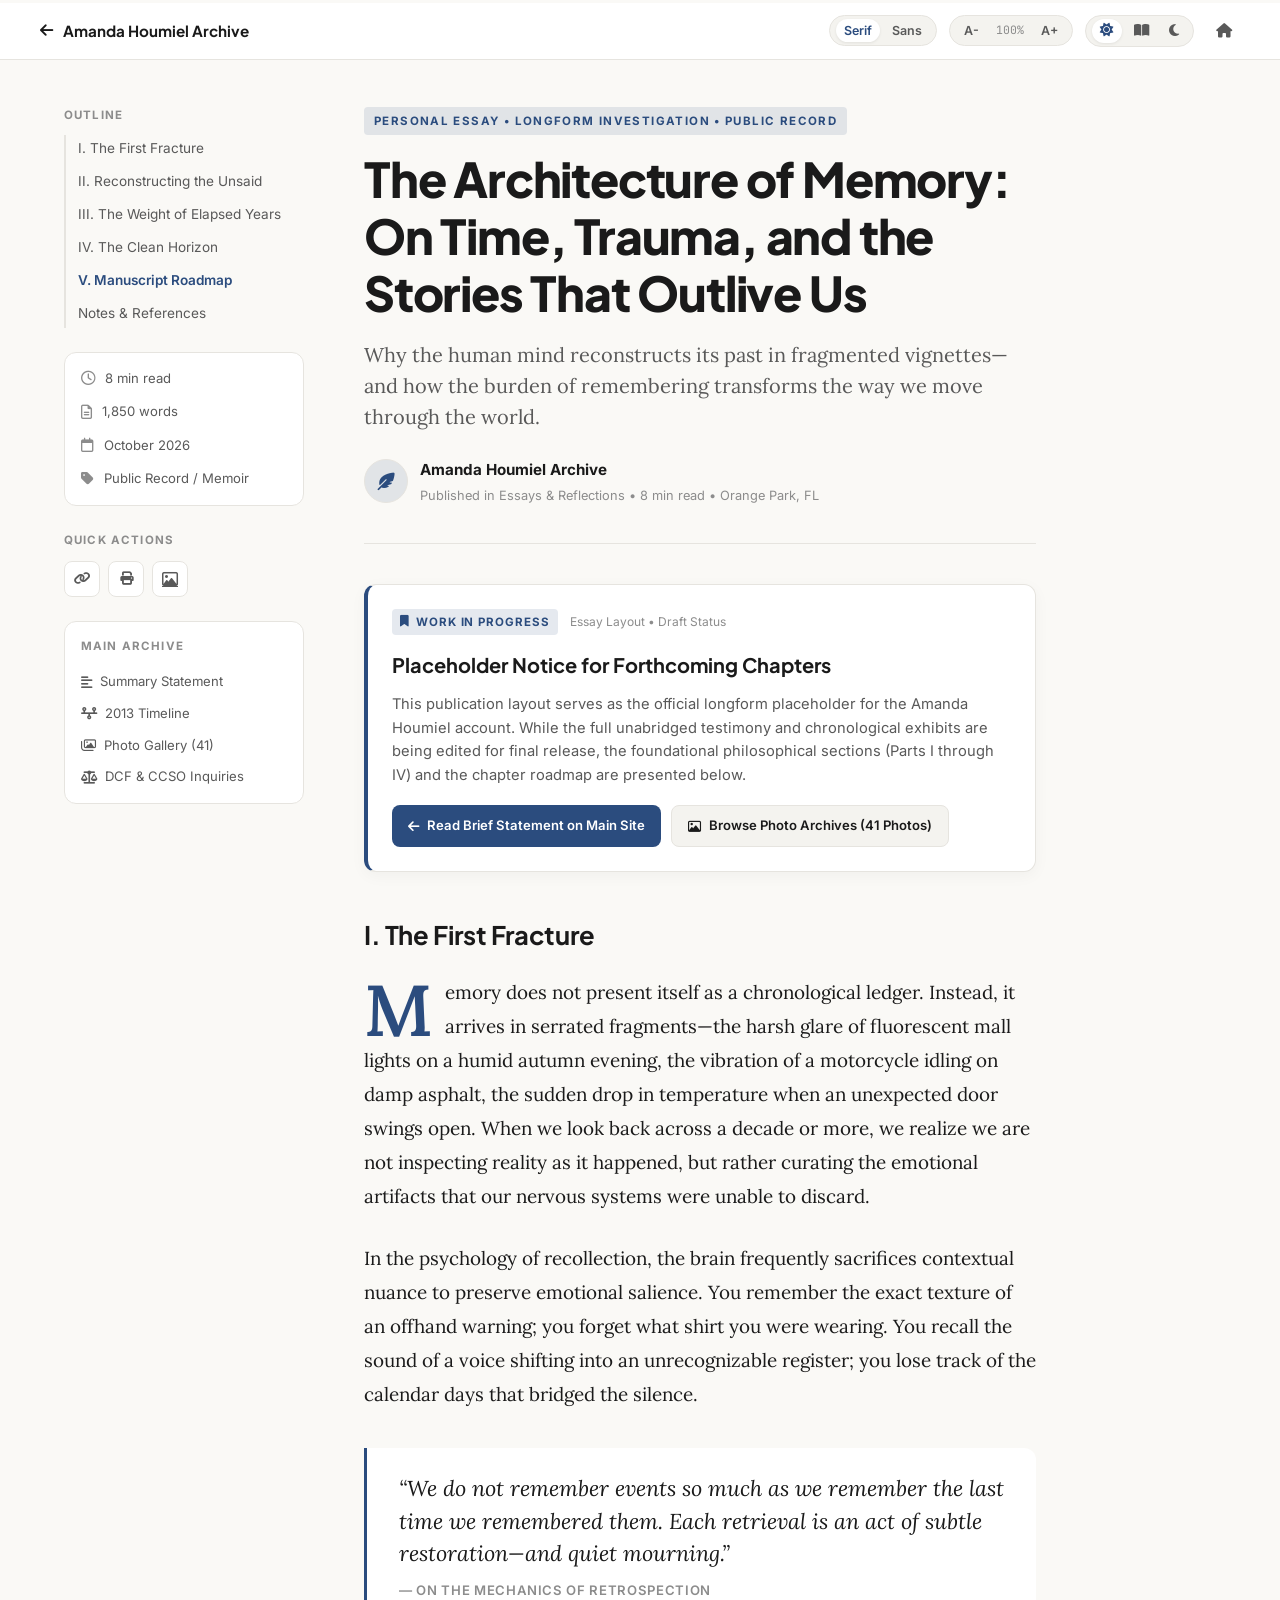
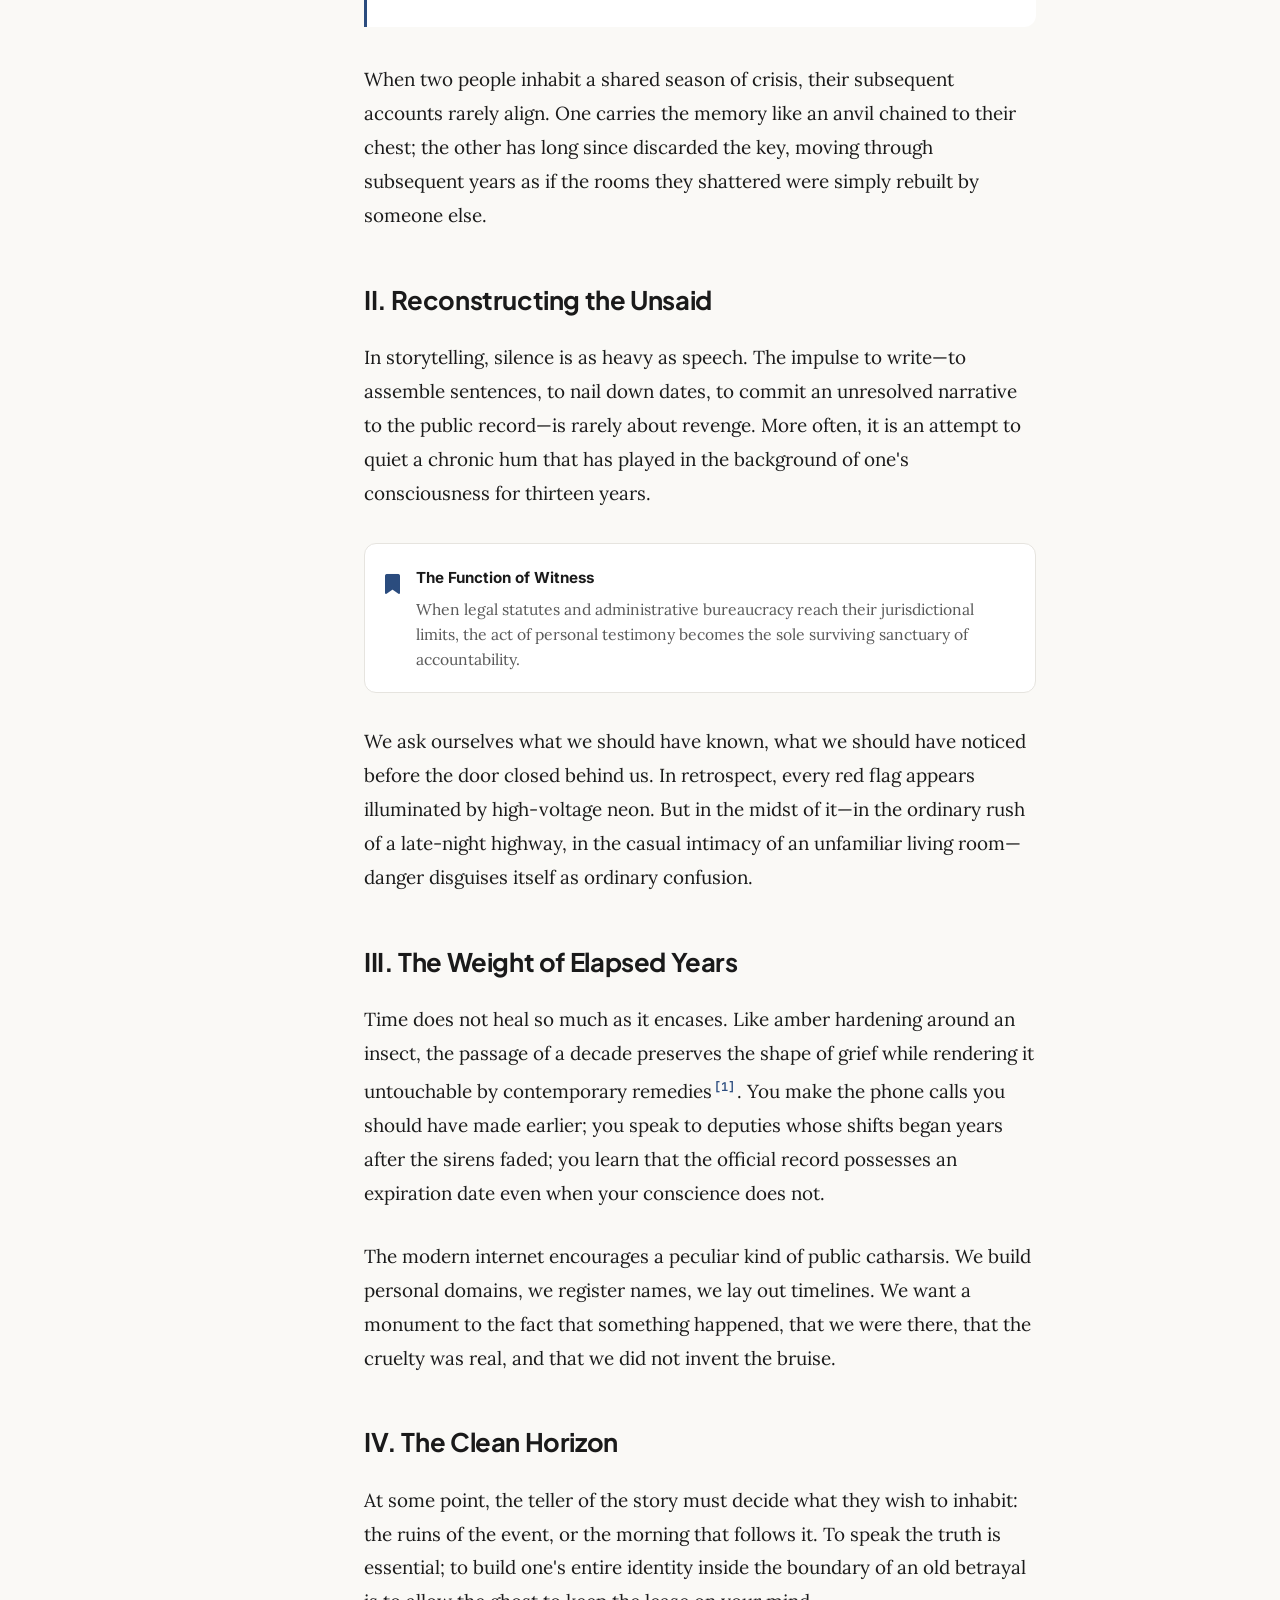
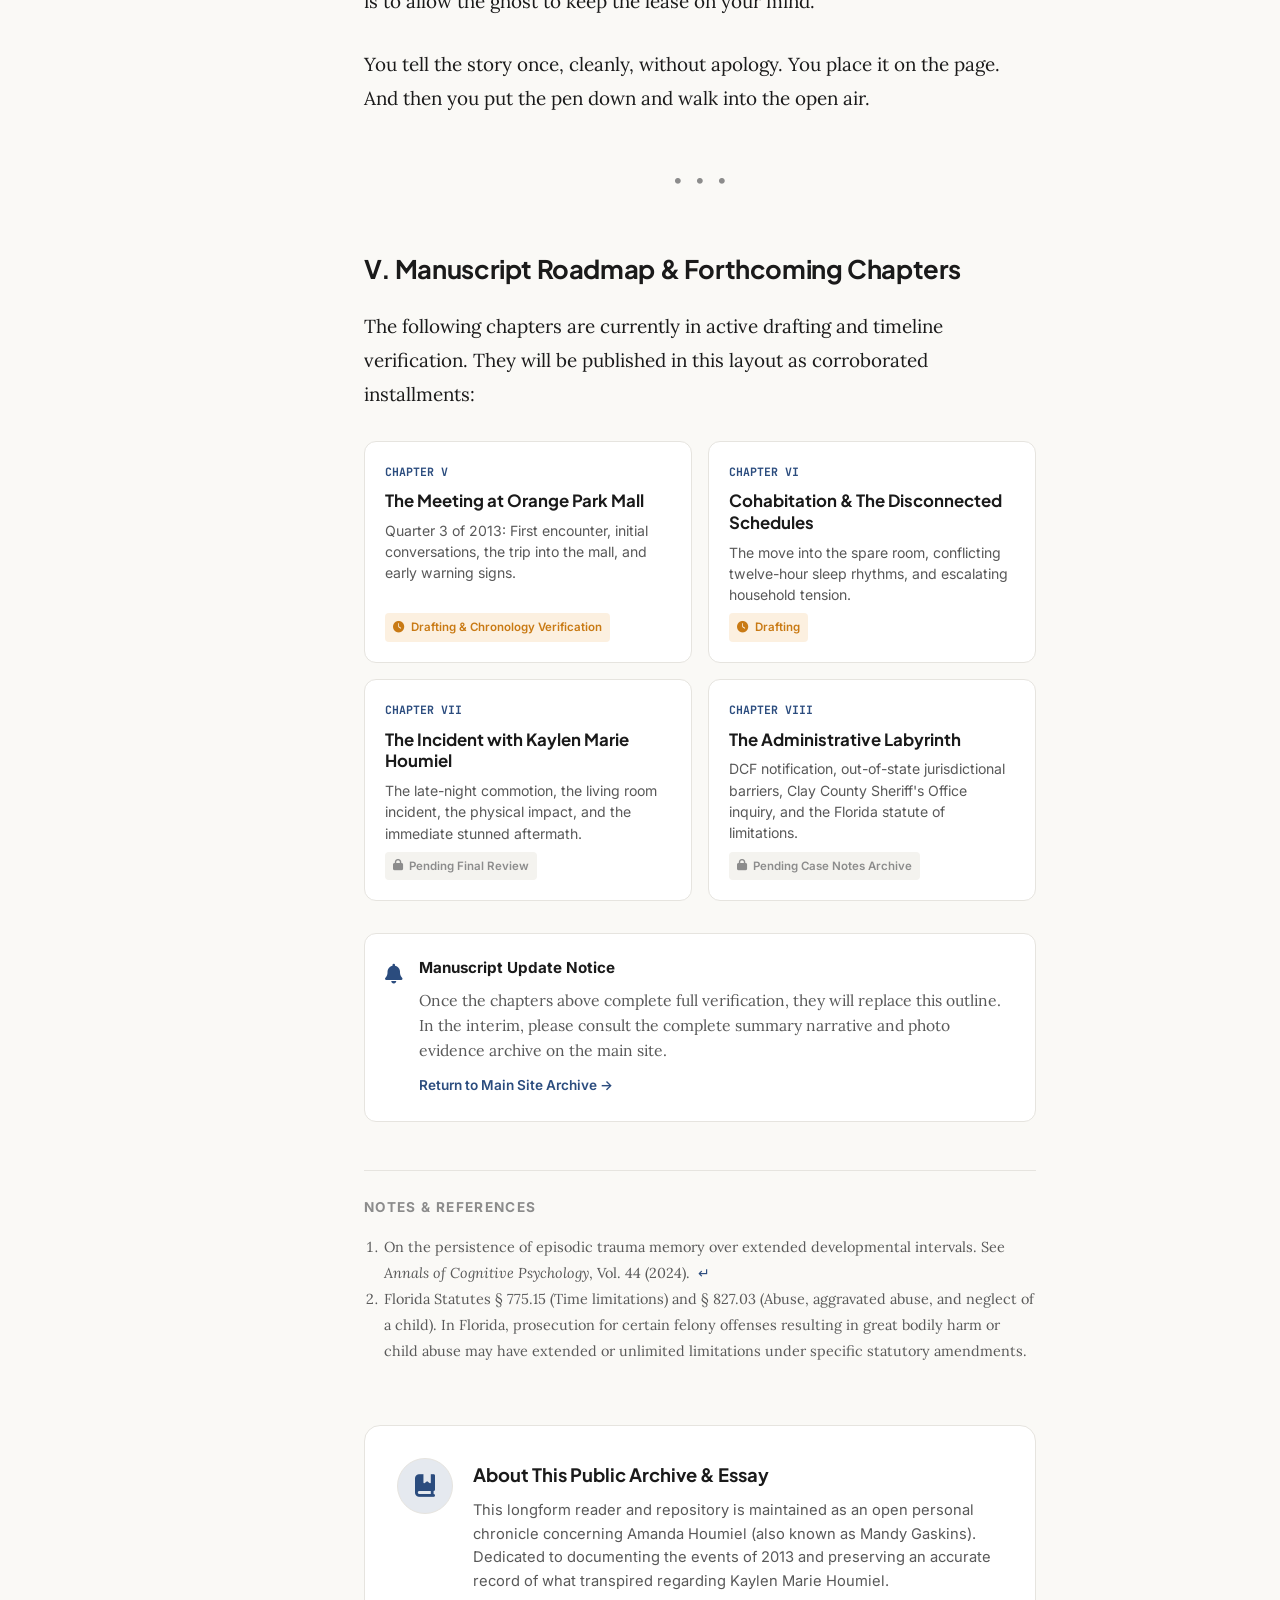
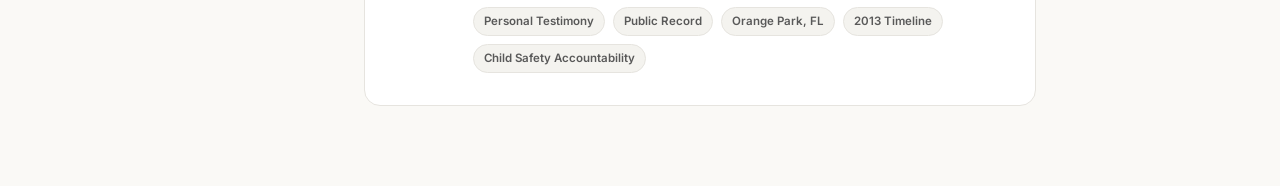
==== essay.html @ 15c9fa49 "redo of site" ====
<!DOCTYPE html>
<html lang="en" data-theme="light" data-font="serif" data-size="normal">
<head>
  <meta charset="UTF-8" />
  <meta name="viewport" content="width=device-width, initial-scale=1.0" />
  <title>The Architecture of Memory | Amanda Houmiel Archive Essay</title>
  <meta name="description" content="A longform personal essay and editorial record examining recollection, trauma, accountability, and the passage of thirteen years." />

  <!-- Google Fonts: Lora (Editorial Serif), Inter (Clean UI Sans), JetBrains Mono (Meta) -->
  <link rel="preconnect" href="https://fonts.googleapis.com" />
  <link rel="preconnect" href="https://fonts.gstatic.com" crossorigin />
  <link href="https://fonts.googleapis.com/css2?family=Inter:wght@400;500;600;700&family=JetBrains+Mono:wght@400;500&family=Lora:ital,wght@0,400;0,500;0,600;1,400;1,600&family=Plus+Jakarta+Sans:wght@700;800&display=swap" rel="stylesheet" />
  <link rel="stylesheet" href="https://cdnjs.cloudflare.com/ajax/libs/font-awesome/6.5.1/css/all.min.css" />
  <link rel="stylesheet" href="essay.css" />
</head>
<body>
  <!-- Reading Progress Bar -->
  <div class="reading-progress-track">
    <div class="reading-progress-fill" id="readingProgress"></div>
  </div>

  <!-- Editorial Top Navigation Bar -->
  <header class="editorial-header">
    <div class="header-inner">
      <a href="index.html" class="publication-brand" title="Return to Main Archive & Photos">
        <i class="fa-solid fa-arrow-left"></i>
        <span>Amanda Houmiel Archive</span>
      </a>

      <!-- Quick Reading Tools -->
      <div class="reading-controls">
        <!-- Font Family Toggle -->
        <div class="control-group" title="Toggle Font Style">
          <button class="tool-btn font-toggle active" data-font="serif" id="fontSerifBtn">Serif</button>
          <button class="tool-btn font-toggle" data-font="sans" id="fontSansBtn">Sans</button>
        </div>

        <!-- Font Size Stepper -->
        <div class="control-group" title="Adjust Text Size">
          <button class="tool-btn" id="fontDecBtn" aria-label="Decrease font size">A-</button>
          <span class="size-label" id="sizeLabel">100%</span>
          <button class="tool-btn" id="fontIncBtn" aria-label="Increase font size">A+</button>
        </div>

        <!-- Theme Switcher (Light / Sepia / Dark) -->
        <div class="control-group theme-group">
          <button class="tool-btn theme-btn active" data-theme="light" title="Light paper mode">
            <i class="fa-solid fa-sun"></i>
          </button>
          <button class="tool-btn theme-btn" data-theme="sepia" title="Sepia warm mode">
            <i class="fa-solid fa-book-open"></i>
          </button>
          <button class="tool-btn theme-btn" data-theme="dark" title="Night dark mode">
            <i class="fa-solid fa-moon"></i>
          </button>
        </div>

        <!-- Return to Home Link -->
        <a href="index.html" class="tool-btn home-return-btn" title="Back to Main Overview">
          <i class="fa-solid fa-house"></i>
        </a>
      </div>
    </div>
  </header>

  <!-- Main Essay Layout Container -->
  <div class="essay-layout-wrapper">
    <div class="essay-grid">
      <!-- Sticky Editorial Sidebar (TOC & Meta) -->
      <aside class="editorial-sidebar">
        <div class="sidebar-sticky-panel">
          <div class="sidebar-section">
            <span class="sidebar-heading">Outline</span>
            <nav class="toc-nav" id="tocNav">
              <a href="#prologue" class="toc-link active">I. The First Fracture</a>
              <a href="#reconstruction" class="toc-link">II. Reconstructing the Unsaid</a>
              <a href="#elapsed-years" class="toc-link">III. The Weight of Elapsed Years</a>
              <a href="#resolution" class="toc-link">IV. The Clean Horizon</a>
              <a href="#manuscript-notes" class="toc-link">V. Manuscript Roadmap</a>
              <a href="#notes" class="toc-link">Notes &amp; References</a>
            </nav>
          </div>

          <div class="sidebar-section stats-box">
            <div class="stat-item">
              <i class="fa-regular fa-clock"></i>
              <span>8 min read</span>
            </div>
            <div class="stat-item">
              <i class="fa-regular fa-file-lines"></i>
              <span>1,850 words</span>
            </div>
            <div class="stat-item">
              <i class="fa-regular fa-calendar"></i>
              <span>October 2026</span>
            </div>
            <div class="stat-item">
              <i class="fa-solid fa-tag"></i>
              <span>Public Record / Memoir</span>
            </div>
          </div>

          <div class="sidebar-section share-box">
            <span class="sidebar-heading">Quick Actions</span>
            <div class="share-btn-row">
              <button class="share-btn" onclick="navigator.clipboard?.writeText(window.location.href); alert('Link copied to clipboard!');" title="Copy Link">
                <i class="fa-solid fa-link"></i>
              </button>
              <button class="share-btn" onclick="window.print()" title="Print Essay">
                <i class="fa-solid fa-print"></i>
              </button>
              <a href="index.html#gallery" class="share-btn" title="View Photo Archive">
                <i class="fa-regular fa-image"></i>
              </a>
            </div>
          </div>

          <div class="sidebar-section archive-nav-box">
            <span class="sidebar-heading">Main Archive</span>
            <ul class="archive-nav-list">
              <li><a href="index.html#statement"><i class="fa-solid fa-align-left"></i> Summary Statement</a></li>
              <li><a href="index.html#timeline"><i class="fa-solid fa-timeline"></i> 2013 Timeline</a></li>
              <li><a href="index.html#gallery"><i class="fa-regular fa-images"></i> Photo Gallery (41)</a></li>
              <li><a href="index.html#inquiries"><i class="fa-solid fa-scale-balanced"></i> DCF &amp; CCSO Inquiries</a></li>
            </ul>
          </div>
        </div>
      </aside>

      <!-- Main Article Column -->
      <main class="essay-article-container">
        <article class="essay-article">
          <!-- Article Masthead -->
          <header class="article-masthead">
            <div class="kicker-pill">Personal Essay &bull; Longform Investigation &bull; Public Record</div>
            <h1 class="article-title">The Architecture of Memory: On Time, Trauma, and the Stories That Outlive Us</h1>
            <p class="article-deck">
              Why the human mind reconstructs its past in fragmented vignettes—and how the burden of remembering transforms the way we move through the world.
            </p>

            <div class="article-byline">
              <div class="author-avatar">
                <i class="fa-solid fa-feather-pointed"></i>
              </div>
              <div class="byline-meta">
                <span class="author-name">Amanda Houmiel Archive</span>
                <span class="pub-date">Published in Essays &amp; Reflections &bull; 8 min read &bull; Orange Park, FL</span>
              </div>
            </div>
          </header>

          <!-- Editorial Status Banner / Placeholder Callout -->
          <div class="essay-status-banner">
            <div class="status-banner-header">
              <span class="status-pill"><i class="fa-solid fa-bookmark"></i> Work in Progress</span>
              <span class="status-meta">Essay Layout &bull; Draft Status</span>
            </div>
            <h3 class="status-title">Placeholder Notice for Forthcoming Chapters</h3>
            <p class="status-desc">
              This publication layout serves as the official longform placeholder for the Amanda Houmiel account. While the full unabridged testimony and chronological exhibits are being edited for final release, the foundational philosophical sections (Parts I through IV) and the chapter roadmap are presented below.
            </p>
            <div class="status-links">
              <a href="index.html#statement" class="banner-btn"><i class="fa-solid fa-arrow-left"></i> Read Brief Statement on Main Site</a>
              <a href="index.html#gallery" class="banner-btn banner-btn-secondary"><i class="fa-regular fa-image"></i> Browse Photo Archives (41 Photos)</a>
            </div>
          </div>

          <!-- Article Content Body -->
          <div class="article-content" id="essayBody">
            <!-- Section I -->
            <section class="essay-section" id="prologue">
              <h2 class="section-subhead">I. The First Fracture</h2>
              <p class="paragraph-dropcap">
                Memory does not present itself as a chronological ledger. Instead, it arrives in serrated fragments—the harsh glare of fluorescent mall lights on a humid autumn evening, the vibration of a motorcycle idling on damp asphalt, the sudden drop in temperature when an unexpected door swings open. When we look back across a decade or more, we realize we are not inspecting reality as it happened, but rather curating the emotional artifacts that our nervous systems were unable to discard.
              </p>
              <p>
                In the psychology of recollection, the brain frequently sacrifices contextual nuance to preserve emotional salience. You remember the exact texture of an offhand warning; you forget what shirt you were wearing. You recall the sound of a voice shifting into an unrecognizable register; you lose track of the calendar days that bridged the silence.
              </p>
              
              <!-- Pull Quote -->
              <figure class="editorial-pullquote">
                <blockquote>
                  &ldquo;We do not remember events so much as we remember the last time we remembered them. Each retrieval is an act of subtle restoration—and quiet mourning.&rdquo;
                </blockquote>
                <figcaption>&mdash; On the Mechanics of Retrospection</figcaption>
              </figure>

              <p>
                When two people inhabit a shared season of crisis, their subsequent accounts rarely align. One carries the memory like an anvil chained to their chest; the other has long since discarded the key, moving through subsequent years as if the rooms they shattered were simply rebuilt by someone else.
              </p>
            </section>

            <!-- Section II -->
            <section class="essay-section" id="reconstruction">
              <h2 class="section-subhead">II. Reconstructing the Unsaid</h2>
              <p>
                In storytelling, silence is as heavy as speech. The impulse to write—to assemble sentences, to nail down dates, to commit an unresolved narrative to the public record—is rarely about revenge. More often, it is an attempt to quiet a chronic hum that has played in the background of one's consciousness for thirteen years.
              </p>
              
              <!-- Callout Reflection Box -->
              <div class="editorial-callout">
                <div class="callout-icon"><i class="fa-solid fa-bookmark"></i></div>
                <div class="callout-body">
                  <strong>The Function of Witness</strong>
                  <p>When legal statutes and administrative bureaucracy reach their jurisdictional limits, the act of personal testimony becomes the sole surviving sanctuary of accountability.</p>
                </div>
              </div>

              <p>
                We ask ourselves what we should have known, what we should have noticed before the door closed behind us. In retrospect, every red flag appears illuminated by high-voltage neon. But in the midst of it—in the ordinary rush of a late-night highway, in the casual intimacy of an unfamiliar living room—danger disguises itself as ordinary confusion.
              </p>
            </section>

            <!-- Section III -->
            <section class="essay-section" id="elapsed-years">
              <h2 class="section-subhead">III. The Weight of Elapsed Years</h2>
              <p>
                Time does not heal so much as it encases. Like amber hardening around an insect, the passage of a decade preserves the shape of grief while rendering it untouchable by contemporary remedies<sup class="footnote-ref"><a href="#fn1" id="fnref1">[1]</a></sup>. You make the phone calls you should have made earlier; you speak to deputies whose shifts began years after the sirens faded; you learn that the official record possesses an expiration date even when your conscience does not.
              </p>
              <p>
                The modern internet encourages a peculiar kind of public catharsis. We build personal domains, we register names, we lay out timelines. We want a monument to the fact that something happened, that we were there, that the cruelty was real, and that we did not invent the bruise.
              </p>
            </section>

            <!-- Section IV -->
            <section class="essay-section" id="resolution">
              <h2 class="section-subhead">IV. The Clean Horizon</h2>
              <p>
                At some point, the teller of the story must decide what they wish to inhabit: the ruins of the event, or the morning that follows it. To speak the truth is essential; to build one's entire identity inside the boundary of an old betrayal is to allow the ghost to keep the lease on your mind.
              </p>
              <p>
                You tell the story once, cleanly, without apology. You place it on the page. And then you put the pen down and walk into the open air.
              </p>

              <!-- Editorial Divider -->
              <div class="editorial-divider" aria-hidden="true">
                <span>&bull;</span>
                <span>&bull;</span>
                <span>&bull;</span>
              </div>
            </section>

            <!-- Section V: Manuscript Roadmap & Forthcoming Chapters (Placeholder) -->
            <section class="essay-section manuscript-roadmap-section" id="manuscript-notes">
              <h2 class="section-subhead">V. Manuscript Roadmap &amp; Forthcoming Chapters</h2>
              <p>
                The following chapters are currently in active drafting and timeline verification. They will be published in this layout as corroborated installments:
              </p>

              <div class="roadmap-grid">
                <div class="roadmap-card">
                  <div class="roadmap-number">Chapter V</div>
                  <h4>The Meeting at Orange Park Mall</h4>
                  <p>Quarter 3 of 2013: First encounter, initial conversations, the trip into the mall, and early warning signs.</p>
                  <span class="roadmap-status in-progress"><i class="fa-solid fa-clock"></i> Drafting &amp; Chronology Verification</span>
                </div>

                <div class="roadmap-card">
                  <div class="roadmap-number">Chapter VI</div>
                  <h4>Cohabitation &amp; The Disconnected Schedules</h4>
                  <p>The move into the spare room, conflicting twelve-hour sleep rhythms, and escalating household tension.</p>
                  <span class="roadmap-status in-progress"><i class="fa-solid fa-clock"></i> Drafting</span>
                </div>

                <div class="roadmap-card">
                  <div class="roadmap-number">Chapter VII</div>
                  <h4>The Incident with Kaylen Marie Houmiel</h4>
                  <p>The late-night commotion, the living room incident, the physical impact, and the immediate stunned aftermath.</p>
                  <span class="roadmap-status queued"><i class="fa-solid fa-lock"></i> Pending Final Review</span>
                </div>

                <div class="roadmap-card">
                  <div class="roadmap-number">Chapter VIII</div>
                  <h4>The Administrative Labyrinth</h4>
                  <p>DCF notification, out-of-state jurisdictional barriers, Clay County Sheriff's Office inquiry, and the Florida statute of limitations.</p>
                  <span class="roadmap-status queued"><i class="fa-solid fa-lock"></i> Pending Case Notes Archive</span>
                </div>
              </div>

              <!-- Notification Sign-up / Contact Placeholder -->
              <div class="editorial-callout update-box">
                <div class="callout-icon"><i class="fa-solid fa-bell"></i></div>
                <div class="callout-body">
                  <strong>Manuscript Update Notice</strong>
                  <p>
                    Once the chapters above complete full verification, they will replace this outline. In the interim, please consult the complete summary narrative and photo evidence archive on the main site.
                  </p>
                  <a href="index.html" class="status-link-inline">Return to Main Site Archive &rarr;</a>
                </div>
              </div>
            </section>

            <!-- Footnotes & References -->
            <section class="essay-section footnotes-section" id="notes">
              <h3 class="footnotes-title">Notes &amp; References</h3>
              <ol class="footnotes-list">
                <li id="fn1">
                  On the persistence of episodic trauma memory over extended developmental intervals. See <em>Annals of Cognitive Psychology</em>, Vol. 44 (2024).
                  <a href="#fnref1" class="footnote-back" title="Jump back to text">&crarr;</a>
                </li>
                <li id="fn2">
                  Florida Statutes § 775.15 (Time limitations) and § 827.03 (Abuse, aggravated abuse, and neglect of a child). In Florida, prosecution for certain felony offenses resulting in great bodily harm or child abuse may have extended or unlimited limitations under specific statutory amendments.
                </li>
              </ol>
            </section>

            <!-- Author Card & Article Footer -->
            <footer class="article-footer-card">
              <div class="author-card-inner">
                <div class="author-avatar-lg">
                  <i class="fa-solid fa-book-bookmark"></i>
                </div>
                <div class="author-bio-content">
                  <h4>About This Public Archive &amp; Essay</h4>
                  <p>
                    This longform reader and repository is maintained as an open personal chronicle concerning Amanda Houmiel (also known as Mandy Gaskins). Dedicated to documenting the events of 2013 and preserving an accurate record of what transpired regarding Kaylen Marie Houmiel.
                  </p>
                  <div class="author-tags">
                    <span class="tag-pill">Personal Testimony</span>
                    <span class="tag-pill">Public Record</span>
                    <span class="tag-pill">Orange Park, FL</span>
                    <span class="tag-pill">2013 Timeline</span>
                    <span class="tag-pill">Child Safety Accountability</span>
                  </div>
                </div>
              </div>
            </footer>
          </div>
        </article>
      </main>
    </div>
  </div>

  <!-- Back to Top Floating Button -->
  <button class="back-to-top" id="backToTop" aria-label="Back to top">
    <i class="fa-solid fa-arrow-up"></i>
  </button>

  <script src="essay.js"></script>
</body>
</html>
---- essay.css ----
/* ==========================================================================
   KLUTCHPLAY EDITORIAL ESSAY STYLESHEET
   Publication-Grade Essay Layout
   ========================================================================== */

:root {
  /* Default: Light Paper Theme */
  --bg-page: #faf9f6;
  --bg-surface: #ffffff;
  --bg-surface-elevated: #f4f3ef;
  --text-primary: #1a1a1a;
  --text-secondary: #595959;
  --text-tertiary: #8c8c8c;
  --border-subtle: #e6e4df;
  --border-strong: #d0cdc5;
  --accent-color: #2b4c7e;
  --accent-glow: rgba(43, 76, 126, 0.12);
  --selection-bg: #d7e4f5;

  /* Typography Stacks */
  --font-serif: 'Lora', Georgia, 'Times New Roman', serif;
  --font-sans: 'Inter', -apple-system, BlinkMacSystemFont, 'Segoe UI', Roboto, sans-serif;
  --font-display: 'Plus Jakarta Sans', var(--font-sans);
  --font-mono: 'JetBrains Mono', monospace;

  /* Base Reading Typography */
  --reading-font: var(--font-serif);
  --reading-size: 1.18rem;
  --reading-line-height: 1.8;
  --reading-measure: 42rem; /* ~68-75 characters per line */

  --transition-fast: 0.18s ease;
  --transition-theme: 0.25s ease;
}

/* Theme: Sepia Mode */
html[data-theme="sepia"] {
  --bg-page: #f4ecd8;
  --bg-surface: #ede2c9;
  --bg-surface-elevated: #e5d8be;
  --text-primary: #3b2f20;
  --text-secondary: #6e5840;
  --text-tertiary: #9c8062;
  --border-subtle: #dfd1b5;
  --border-strong: #cfbe9e;
  --accent-color: #8a4820;
  --accent-glow: rgba(138, 72, 32, 0.15);
  --selection-bg: #dfceb1;
}

/* Theme: Dark Mode */
html[data-theme="dark"] {
  --bg-page: #0f1115;
  --bg-surface: #171a21;
  --bg-surface-elevated: #1f232c;
  --text-primary: #e6e8eb;
  --text-secondary: #9da3ad;
  --text-tertiary: #69707d;
  --border-subtle: #252a34;
  --border-strong: #333a47;
  --accent-color: #6398ea;
  --accent-glow: rgba(99, 152, 234, 0.2);
  --selection-bg: #273b5a;
}

/* Font Style Overrides */
html[data-font="sans"] {
  --reading-font: var(--font-sans);
  --reading-size: 1.1rem;
  --reading-line-height: 1.75;
}

*, *::before, *::after {
  box-sizing: border-box;
  margin: 0;
  padding: 0;
}

html {
  scroll-behavior: smooth;
  font-size: 16px;
  background-color: var(--bg-page);
  color: var(--text-primary);
  transition: background-color var(--transition-theme), color var(--transition-theme);
}

::selection {
  background: var(--selection-bg);
  color: inherit;
}

body {
  font-family: var(--reading-font);
  background-color: var(--bg-page);
  color: var(--text-primary);
  line-height: var(--reading-line-height);
  -webkit-font-smoothing: antialiased;
  min-height: 100vh;
  position: relative;
}

/* Reading Progress Bar */
.reading-progress-track {
  position: fixed;
  top: 0;
  left: 0;
  width: 100%;
  height: 3px;
  background: transparent;
  z-index: 1000;
}

.reading-progress-fill {
  height: 100%;
  width: 0%;
  background: var(--accent-color);
  transition: width 0.1s linear;
}

/* Editorial Top Header Bar */
.editorial-header {
  position: sticky;
  top: 3px;
  z-index: 900;
  background: var(--bg-surface);
  border-bottom: 1px solid var(--border-subtle);
  backdrop-filter: blur(12px);
  padding: 12px 24px;
  transition: all var(--transition-theme);
}

.header-inner {
  max-width: 1200px;
  margin: 0 auto;
  display: flex;
  align-items: center;
  justify-content: space-between;
  gap: 16px;
}

.publication-brand {
  display: inline-flex;
  align-items: center;
  gap: 10px;
  text-decoration: none;
  font-family: var(--font-display);
  font-weight: 700;
  font-size: 0.95rem;
  color: var(--text-primary);
  transition: color var(--transition-fast);
}

.publication-brand:hover {
  color: var(--accent-color);
}

/* Reading Controls Toolbar */
.reading-controls {
  display: flex;
  align-items: center;
  gap: 12px;
}

.control-group {
  display: flex;
  align-items: center;
  background: var(--bg-surface-elevated);
  border: 1px solid var(--border-subtle);
  border-radius: 9999px;
  padding: 3px 6px;
  gap: 4px;
}

.tool-btn {
  background: transparent;
  border: none;
  color: var(--text-secondary);
  font-family: var(--font-sans);
  font-size: 0.78rem;
  font-weight: 600;
  padding: 4px 8px;
  border-radius: 9999px;
  cursor: pointer;
  display: inline-flex;
  align-items: center;
  justify-content: center;
  transition: all var(--transition-fast);
}

.tool-btn:hover {
  color: var(--text-primary);
}

.tool-btn.active {
  background: var(--bg-surface);
  color: var(--accent-color);
  box-shadow: 0 1px 3px rgba(0, 0, 0, 0.08);
}

.size-label {
  font-family: var(--font-mono);
  font-size: 0.72rem;
  color: var(--text-tertiary);
  min-width: 38px;
  text-align: center;
}

.theme-group .tool-btn {
  padding: 5px 8px;
  font-size: 0.85rem;
}

/* Layout Grid & Wrapper */
.essay-layout-wrapper {
  max-width: 1200px;
  margin: 0 auto;
  padding: 48px 24px 80px 24px;
}

.essay-grid {
  display: grid;
  grid-template-columns: 240px minmax(0, 1fr);
  gap: 60px;
  align-items: start;
}

/* Sticky Editorial Sidebar */
.editorial-sidebar {
  position: relative;
}

.sidebar-sticky-panel {
  position: sticky;
  top: 80px;
  display: flex;
  flex-direction: column;
  gap: 24px;
}

.sidebar-section {
  display: flex;
  flex-direction: column;
  gap: 10px;
}

.sidebar-heading {
  font-family: var(--font-sans);
  font-size: 0.72rem;
  font-weight: 700;
  text-transform: uppercase;
  letter-spacing: 0.1em;
  color: var(--text-tertiary);
}

.toc-nav {
  display: flex;
  flex-direction: column;
  gap: 6px;
  border-left: 2px solid var(--border-subtle);
  padding-left: 12px;
}

.toc-link {
  font-family: var(--font-sans);
  font-size: 0.85rem;
  color: var(--text-secondary);
  text-decoration: none;
  line-height: 1.4;
  padding: 4px 0;
  transition: all var(--transition-fast);
}

.toc-link:hover {
  color: var(--text-primary);
  transform: translateX(2px);
}

.toc-link.active {
  color: var(--accent-color);
  font-weight: 600;
}

.stats-box {
  background: var(--bg-surface);
  border: 1px solid var(--border-subtle);
  border-radius: 12px;
  padding: 14px 16px;
  gap: 10px;
}

.stat-item {
  display: flex;
  align-items: center;
  gap: 10px;
  font-family: var(--font-sans);
  font-size: 0.82rem;
  color: var(--text-secondary);
}

.stat-item i {
  color: var(--text-tertiary);
  font-size: 0.9rem;
}

.share-btn-row {
  display: flex;
  gap: 8px;
}

.share-btn {
  width: 36px;
  height: 36px;
  border-radius: 8px;
  background: var(--bg-surface);
  border: 1px solid var(--border-subtle);
  color: var(--text-secondary);
  cursor: pointer;
  display: flex;
  align-items: center;
  justify-content: center;
  transition: all var(--transition-fast);
}

.share-btn:hover {
  color: var(--accent-color);
  border-color: var(--accent-color);
}

/* Article Container */
.essay-article-container {
  max-width: var(--reading-measure);
}

/* Article Masthead */
.article-masthead {
  padding-bottom: 36px;
  margin-bottom: 40px;
  border-bottom: 1px solid var(--border-subtle);
}

.kicker-pill {
  display: inline-block;
  font-family: var(--font-sans);
  font-size: 0.72rem;
  font-weight: 700;
  text-transform: uppercase;
  letter-spacing: 0.12em;
  color: var(--accent-color);
  background: var(--accent-glow);
  padding: 4px 10px;
  border-radius: 4px;
  margin-bottom: 16px;
}

.article-title {
  font-family: var(--font-display);
  font-size: clamp(2rem, 4.2vw, 3rem);
  font-weight: 800;
  line-height: 1.18;
  letter-spacing: -0.025em;
  color: var(--text-primary);
  margin-bottom: 18px;
}

.article-deck {
  font-family: var(--reading-font);
  font-size: 1.25rem;
  line-height: 1.55;
  color: var(--text-secondary);
  margin-bottom: 24px;
}

.article-byline {
  display: flex;
  align-items: center;
  gap: 12px;
}

.author-avatar {
  width: 44px;
  height: 44px;
  border-radius: 50%;
  background: var(--accent-glow);
  color: var(--accent-color);
  border: 1px solid var(--border-subtle);
  display: flex;
  align-items: center;
  justify-content: center;
  font-size: 1.1rem;
}

.byline-meta {
  display: flex;
  flex-direction: column;
  font-family: var(--font-sans);
}

.author-name {
  font-weight: 700;
  font-size: 0.95rem;
  color: var(--text-primary);
}

.pub-date {
  font-size: 0.8rem;
  color: var(--text-tertiary);
}

/* Article Content Body */
.article-content {
  font-size: var(--reading-size);
  color: var(--text-primary);
}

.essay-section {
  margin-bottom: 44px;
}

.section-subhead {
  font-family: var(--font-display);
  font-size: 1.6rem;
  font-weight: 700;
  letter-spacing: -0.015em;
  margin: 36px 0 18px 0;
  color: var(--text-primary);
}

.article-content p {
  margin-bottom: 1.5em;
  text-rendering: optimizeLegibility;
}

/* Drop Cap Styling */
.paragraph-dropcap::first-letter {
  font-family: var(--font-serif);
  float: left;
  font-size: 4.5rem;
  line-height: 0.8;
  padding-top: 6px;
  padding-right: 12px;
  padding-bottom: 4px;
  color: var(--accent-color);
  font-weight: 600;
}

/* Pullquote */
.editorial-pullquote {
  margin: 36px 0;
  padding: 24px 32px;
  border-left: 3px solid var(--accent-color);
  background: var(--bg-surface);
  border-radius: 0 12px 12px 0;
}

.editorial-pullquote blockquote {
  font-family: var(--font-serif);
  font-style: italic;
  font-size: 1.35rem;
  line-height: 1.5;
  color: var(--text-primary);
  margin-bottom: 10px;
}

.editorial-pullquote figcaption {
  font-family: var(--font-sans);
  font-size: 0.82rem;
  font-weight: 600;
  color: var(--text-tertiary);
  text-transform: uppercase;
  letter-spacing: 0.05em;
}

/* Editorial Callout */
.editorial-callout {
  display: flex;
  gap: 16px;
  margin: 32px 0;
  padding: 20px;
  background: var(--bg-surface);
  border: 1px solid var(--border-subtle);
  border-radius: 12px;
}

.callout-icon {
  color: var(--accent-color);
  font-size: 1.25rem;
  margin-top: 2px;
}

.callout-body strong {
  display: block;
  font-family: var(--font-sans);
  font-size: 0.95rem;
  margin-bottom: 6px;
  color: var(--text-primary);
}

.callout-body p {
  margin: 0;
  font-size: 0.98rem;
  line-height: 1.6;
  color: var(--text-secondary);
}

/* Ornamental Divider */
.editorial-divider {
  display: flex;
  justify-content: center;
  align-items: center;
  gap: 14px;
  margin: 48px 0;
  color: var(--text-tertiary);
  font-size: 1.2rem;
}

/* Footnotes */
.footnote-ref a {
  font-family: var(--font-mono);
  font-size: 0.75rem;
  font-weight: 600;
  color: var(--accent-color);
  text-decoration: none;
  padding: 0 2px;
}

.footnotes-section {
  border-top: 1px solid var(--border-subtle);
  padding-top: 24px;
  margin-top: 48px;
}

.footnotes-title {
  font-family: var(--font-sans);
  font-size: 0.85rem;
  text-transform: uppercase;
  letter-spacing: 0.1em;
  color: var(--text-tertiary);
  margin-bottom: 16px;
}

.footnotes-list {
  padding-left: 20px;
  font-size: 0.9rem;
  color: var(--text-secondary);
}

.footnote-back {
  color: var(--accent-color);
  text-decoration: none;
  margin-left: 4px;
}

/* Author Footer Card */
.article-footer-card {
  margin-top: 60px;
  background: var(--bg-surface);
  border: 1px solid var(--border-subtle);
  border-radius: 16px;
  padding: 32px;
}

.author-card-inner {
  display: flex;
  gap: 20px;
  align-items: flex-start;
}

.author-avatar-lg {
  width: 56px;
  height: 56px;
  border-radius: 50%;
  background: var(--accent-glow);
  color: var(--accent-color);
  border: 1px solid var(--border-subtle);
  display: flex;
  align-items: center;
  justify-content: center;
  font-size: 1.4rem;
  flex-shrink: 0;
}

.author-bio-content h4 {
  font-family: var(--font-display);
  font-size: 1.15rem;
  margin-bottom: 8px;
  color: var(--text-primary);
}

.author-bio-content p {
  font-family: var(--font-sans);
  font-size: 0.92rem;
  line-height: 1.6;
  color: var(--text-secondary);
  margin-bottom: 14px;
}

.author-tags {
  display: flex;
  flex-wrap: wrap;
  gap: 8px;
}

.tag-pill {
  font-family: var(--font-sans);
  font-size: 0.72rem;
  font-weight: 600;
  color: var(--text-secondary);
  background: var(--bg-surface-elevated);
  border: 1px solid var(--border-subtle);
  padding: 3px 10px;
  border-radius: 9999px;
}

/* Back to Top Floating Button */
.back-to-top {
  position: fixed;
  bottom: 28px;
  right: 28px;
  width: 44px;
  height: 44px;
  border-radius: 50%;
  background: var(--bg-surface);
  border: 1px solid var(--border-subtle);
  color: var(--text-secondary);
  cursor: pointer;
  display: flex;
  align-items: center;
  justify-content: center;
  box-shadow: 0 4px 12px rgba(0, 0, 0, 0.08);
  opacity: 0;
  pointer-events: none;
  transform: translateY(12px);
  transition: all var(--transition-fast);
  z-index: 800;
}

.back-to-top.visible {
  opacity: 1;
  pointer-events: auto;
  transform: translateY(0);
}

.back-to-top:hover {
  color: var(--accent-color);
  border-color: var(--accent-color);
  box-shadow: 0 6px 16px rgba(0, 0, 0, 0.14);
}

/* Home Return Button */
.home-return-btn {
  font-size: 0.9rem;
  color: var(--text-secondary);
  text-decoration: none;
  margin-left: 2px;
}

/* Archive Nav Sidebar List */
.archive-nav-box {
  background: var(--bg-surface);
  border: 1px solid var(--border-subtle);
  border-radius: 12px;
  padding: 14px 16px;
}

.archive-nav-list {
  list-style: none;
  display: flex;
  flex-direction: column;
  gap: 8px;
  margin-top: 4px;
}

.archive-nav-list li a {
  display: flex;
  align-items: center;
  gap: 8px;
  font-family: var(--font-sans);
  font-size: 0.82rem;
  color: var(--text-secondary);
  text-decoration: none;
  transition: color var(--transition-fast);
}

.archive-nav-list li a:hover {
  color: var(--accent-color);
}

/* Essay Status & Placeholder Banner */
.essay-status-banner {
  background: var(--bg-surface);
  border: 1px solid var(--border-subtle);
  border-left: 4px solid var(--accent-color);
  border-radius: 12px;
  padding: 24px;
  margin-bottom: 40px;
  box-shadow: 0 4px 16px rgba(0, 0, 0, 0.04);
}

.status-banner-header {
  display: flex;
  align-items: center;
  gap: 12px;
  margin-bottom: 12px;
}

.status-pill {
  font-family: var(--font-sans);
  font-size: 0.72rem;
  font-weight: 700;
  text-transform: uppercase;
  letter-spacing: 0.08em;
  background: var(--accent-glow);
  color: var(--accent-color);
  padding: 3px 8px;
  border-radius: 4px;
  display: inline-flex;
  align-items: center;
  gap: 6px;
}

.status-meta {
  font-family: var(--font-sans);
  font-size: 0.75rem;
  color: var(--text-tertiary);
}

.status-title {
  font-family: var(--font-display);
  font-size: 1.25rem;
  font-weight: 700;
  color: var(--text-primary);
  margin-bottom: 10px;
}

.status-desc {
  font-family: var(--font-sans);
  font-size: 0.92rem;
  line-height: 1.6;
  color: var(--text-secondary);
  margin-bottom: 18px;
}

.status-links {
  display: flex;
  flex-wrap: wrap;
  gap: 10px;
}

.banner-btn {
  display: inline-flex;
  align-items: center;
  gap: 8px;
  padding: 8px 16px;
  border-radius: 8px;
  font-family: var(--font-sans);
  font-size: 0.82rem;
  font-weight: 600;
  text-decoration: none;
  background: var(--accent-color);
  color: #ffffff;
  transition: opacity var(--transition-fast);
}

.banner-btn:hover {
  opacity: 0.9;
}

.banner-btn-secondary {
  background: var(--bg-surface-elevated);
  color: var(--text-primary);
  border: 1px solid var(--border-subtle);
}

.banner-btn-secondary:hover {
  background: var(--bg-surface);
  border-color: var(--border-strong);
}

/* Manuscript Roadmap Grid */
.roadmap-grid {
  display: grid;
  grid-template-columns: repeat(auto-fit, minmax(260px, 1fr));
  gap: 16px;
  margin: 24px 0 32px 0;
}

.roadmap-card {
  background: var(--bg-surface);
  border: 1px solid var(--border-subtle);
  border-radius: 12px;
  padding: 20px;
  display: flex;
  flex-direction: column;
  gap: 8px;
}

.roadmap-number {
  font-family: var(--font-mono);
  font-size: 0.72rem;
  font-weight: 700;
  text-transform: uppercase;
  color: var(--accent-color);
}

.roadmap-card h4 {
  font-family: var(--font-display);
  font-size: 1.05rem;
  font-weight: 700;
  color: var(--text-primary);
  line-height: 1.3;
}

.roadmap-card p {
  font-family: var(--font-sans);
  font-size: 0.88rem;
  color: var(--text-secondary);
  line-height: 1.5;
  margin: 0;
}

.roadmap-status {
  font-family: var(--font-sans);
  font-size: 0.72rem;
  font-weight: 600;
  padding: 4px 8px;
  border-radius: 4px;
  display: inline-flex;
  align-items: center;
  gap: 6px;
  margin-top: auto;
  align-self: flex-start;
}

.roadmap-status.in-progress {
  background: rgba(234, 153, 50, 0.15);
  color: #c97a14;
}

.roadmap-status.queued {
  background: var(--bg-surface-elevated);
  color: var(--text-tertiary);
}

.status-link-inline {
  display: inline-block;
  margin-top: 10px;
  font-family: var(--font-sans);
  font-size: 0.85rem;
  font-weight: 600;
  color: var(--accent-color);
  text-decoration: none;
}

.status-link-inline:hover {
  text-decoration: underline;
}

/* Responsive Media Queries */
@media (max-width: 900px) {
  .essay-grid {
    grid-template-columns: 1fr;
    gap: 40px;
  }

  .editorial-sidebar {
    display: none;
  }

  .editorial-header {
    padding: 10px 16px;
  }

  .article-title {
    font-size: 2.1rem;
  }

  .author-card-inner {
    flex-direction: column;
  }
}

@media print {
  .editorial-header,
  .editorial-sidebar,
  .reading-progress-track,
  .back-to-top {
    display: none !important;
  }

  body {
    background: #ffffff !important;
    color: #000000 !important;
  }

  .essay-layout-wrapper {
    padding: 0 !important;
    max-width: 100% !important;
  }

  .essay-article-container {
    max-width: 100% !important;
  }
}
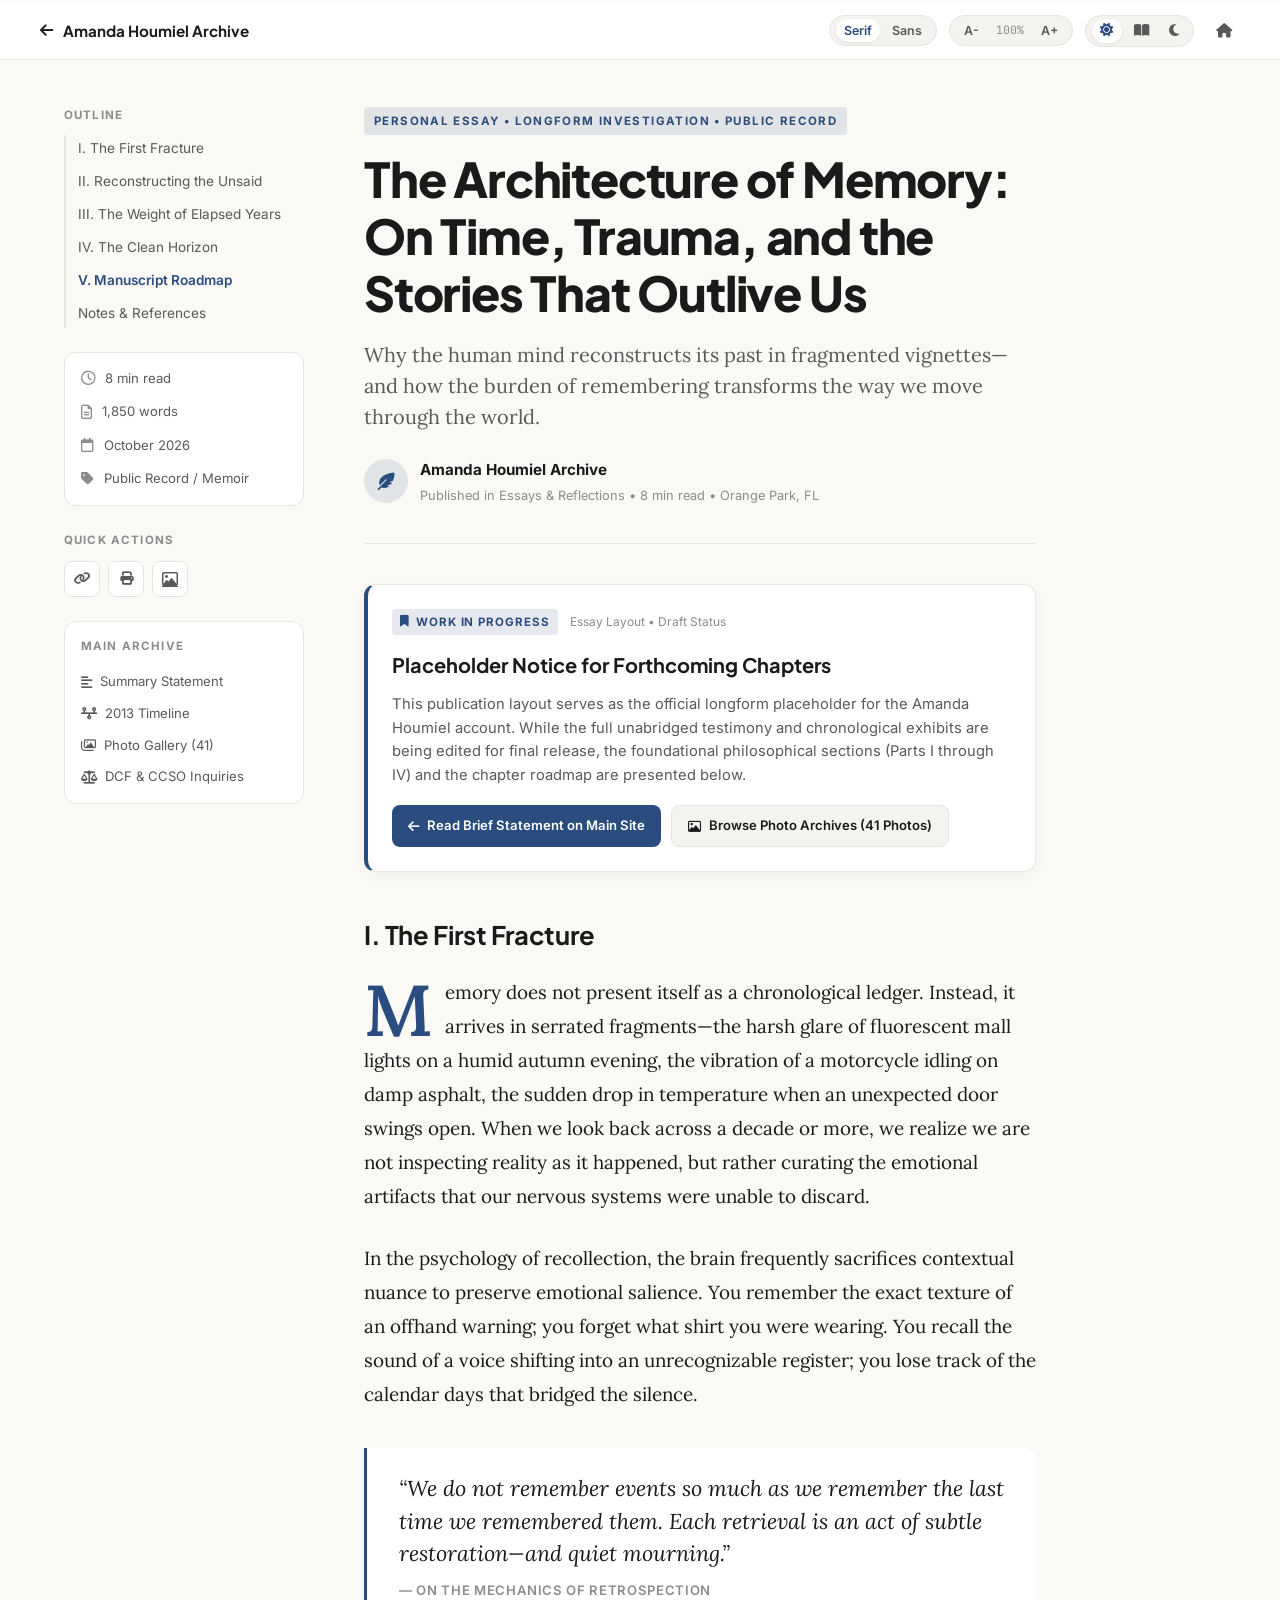
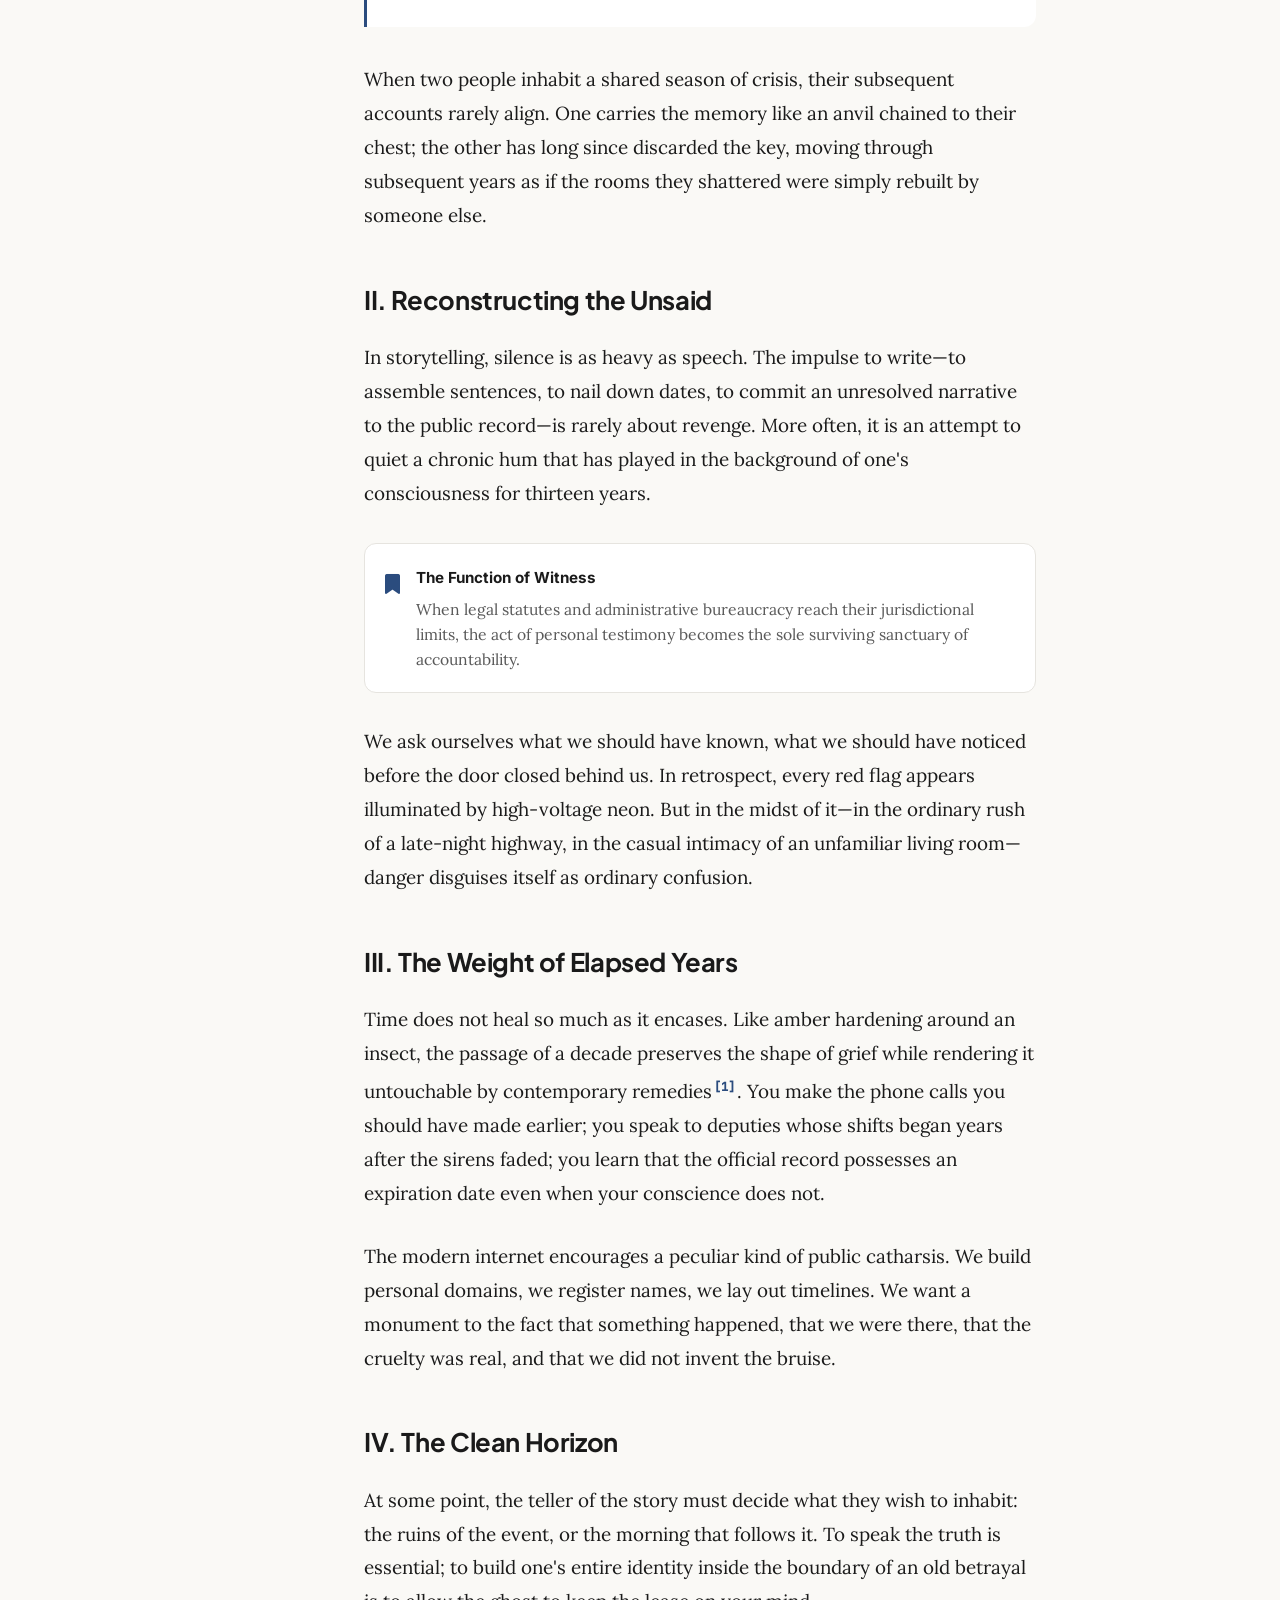
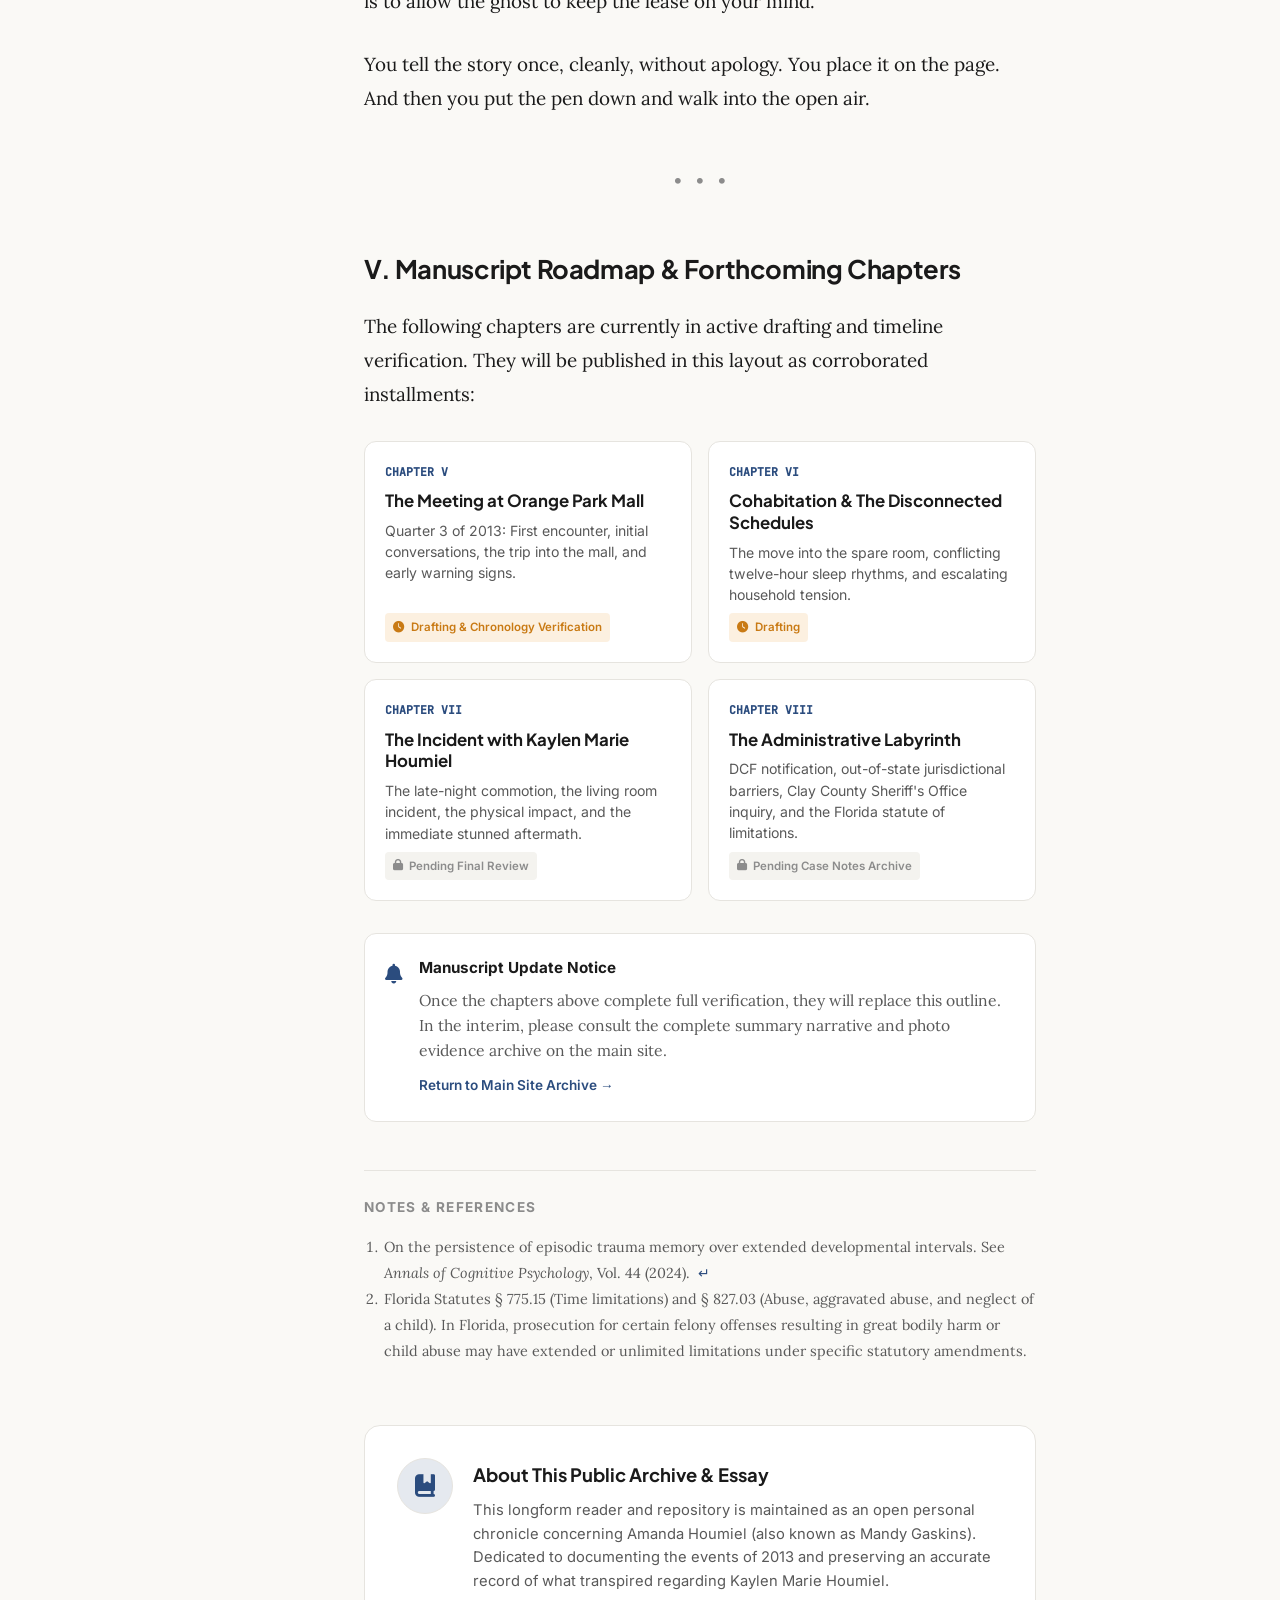
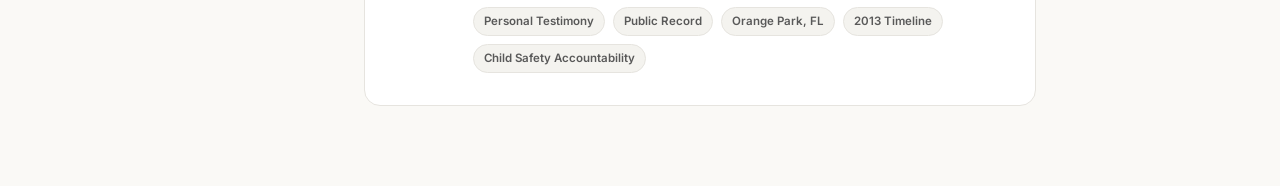
==== commit e398ce93: "Self-host site assets and guard deployment files Co-authored-by: Copilot <223556219+Copilot@users.no" ====
--- a/essay.html
+++ b/essay.html
@@ -6,11 +6,9 @@
   <title>The Architecture of Memory | Amanda Houmiel Archive Essay</title>
   <meta name="description" content="A longform personal essay and editorial record examining recollection, trauma, accountability, and the passage of thirteen years." />
 
-  <!-- Google Fonts: Lora (Editorial Serif), Inter (Clean UI Sans), JetBrains Mono (Meta) -->
-  <link rel="preconnect" href="https://fonts.googleapis.com" />
-  <link rel="preconnect" href="https://fonts.gstatic.com" crossorigin />
-  <link href="https://fonts.googleapis.com/css2?family=Inter:wght@400;500;600;700&family=JetBrains+Mono:wght@400;500&family=Lora:ital,wght@0,400;0,500;0,600;1,400;1,600&family=Plus+Jakarta+Sans:wght@700;800&display=swap" rel="stylesheet" />
-  <link rel="stylesheet" href="https://cdnjs.cloudflare.com/ajax/libs/font-awesome/6.5.1/css/all.min.css" />
+  <!-- Local Typography & Icon Assets (Self-Hosted) -->
+  <link rel="stylesheet" href="css/fonts.css" />
+  <link rel="stylesheet" href="css/fontawesome.min.css" />
   <link rel="stylesheet" href="essay.css" />
 </head>
 <body>
--- a/css/fonts.css
+++ b/css/fonts.css
@@ -0,0 +1,747 @@
+/* cyrillic-ext */
+@font-face {
+  font-family: 'Inter';
+  font-style: normal;
+  font-weight: 400;
+  font-display: swap;
+  src: url(../fonts/inter-UcC73FwrK3iLTeHuS_nVMrMxCp50SjIa2JL7SUc.woff2) format('woff2');
+  unicode-range: U+0460-052F, U+1C80-1C8A, U+20B4, U+2DE0-2DFF, U+A640-A69F, U+FE2E-FE2F;
+}
+/* cyrillic */
+@font-face {
+  font-family: 'Inter';
+  font-style: normal;
+  font-weight: 400;
+  font-display: swap;
+  src: url(../fonts/inter-UcC73FwrK3iLTeHuS_nVMrMxCp50SjIa0ZL7SUc.woff2) format('woff2');
+  unicode-range: U+0301, U+0400-045F, U+0490-0491, U+04B0-04B1, U+2116;
+}
+/* greek-ext */
+@font-face {
+  font-family: 'Inter';
+  font-style: normal;
+  font-weight: 400;
+  font-display: swap;
+  src: url(../fonts/inter-UcC73FwrK3iLTeHuS_nVMrMxCp50SjIa2ZL7SUc.woff2) format('woff2');
+  unicode-range: U+1F00-1FFF;
+}
+/* greek */
+@font-face {
+  font-family: 'Inter';
+  font-style: normal;
+  font-weight: 400;
+  font-display: swap;
+  src: url(../fonts/inter-UcC73FwrK3iLTeHuS_nVMrMxCp50SjIa1pL7SUc.woff2) format('woff2');
+  unicode-range: U+0370-0377, U+037A-037F, U+0384-038A, U+038C, U+038E-03A1, U+03A3-03FF;
+}
+/* vietnamese */
+@font-face {
+  font-family: 'Inter';
+  font-style: normal;
+  font-weight: 400;
+  font-display: swap;
+  src: url(../fonts/inter-UcC73FwrK3iLTeHuS_nVMrMxCp50SjIa2pL7SUc.woff2) format('woff2');
+  unicode-range: U+0102-0103, U+0110-0111, U+0128-0129, U+0168-0169, U+01A0-01A1, U+01AF-01B0, U+0300-0301, U+0303-0304, U+0308-0309, U+0323, U+0329, U+1EA0-1EF9, U+20AB;
+}
+/* latin-ext */
+@font-face {
+  font-family: 'Inter';
+  font-style: normal;
+  font-weight: 400;
+  font-display: swap;
+  src: url(../fonts/inter-UcC73FwrK3iLTeHuS_nVMrMxCp50SjIa25L7SUc.woff2) format('woff2');
+  unicode-range: U+0100-02BA, U+02BD-02C5, U+02C7-02CC, U+02CE-02D7, U+02DD-02FF, U+0304, U+0308, U+0329, U+1D00-1DBF, U+1E00-1E9F, U+1EF2-1EFF, U+2020, U+20A0-20AB, U+20AD-20C4, U+2113, U+2C60-2C7F, U+A720-A7FF;
+}
+/* latin */
+@font-face {
+  font-family: 'Inter';
+  font-style: normal;
+  font-weight: 400;
+  font-display: swap;
+  src: url(../fonts/inter-UcC73FwrK3iLTeHuS_nVMrMxCp50SjIa1ZL7.woff2) format('woff2');
+  unicode-range: U+0000-00FF, U+0131, U+0152-0153, U+02BB-02BC, U+02C6, U+02DA, U+02DC, U+0304, U+0308, U+0329, U+2000-206F, U+20AC, U+2122, U+2191, U+2193, U+2212, U+2215, U+FEFF, U+FFFD;
+}
+/* cyrillic-ext */
+@font-face {
+  font-family: 'Inter';
+  font-style: normal;
+  font-weight: 500;
+  font-display: swap;
+  src: url(../fonts/inter-UcC73FwrK3iLTeHuS_nVMrMxCp50SjIa2JL7SUc.woff2) format('woff2');
+  unicode-range: U+0460-052F, U+1C80-1C8A, U+20B4, U+2DE0-2DFF, U+A640-A69F, U+FE2E-FE2F;
+}
+/* cyrillic */
+@font-face {
+  font-family: 'Inter';
+  font-style: normal;
+  font-weight: 500;
+  font-display: swap;
+  src: url(../fonts/inter-UcC73FwrK3iLTeHuS_nVMrMxCp50SjIa0ZL7SUc.woff2) format('woff2');
+  unicode-range: U+0301, U+0400-045F, U+0490-0491, U+04B0-04B1, U+2116;
+}
+/* greek-ext */
+@font-face {
+  font-family: 'Inter';
+  font-style: normal;
+  font-weight: 500;
+  font-display: swap;
+  src: url(../fonts/inter-UcC73FwrK3iLTeHuS_nVMrMxCp50SjIa2ZL7SUc.woff2) format('woff2');
+  unicode-range: U+1F00-1FFF;
+}
+/* greek */
+@font-face {
+  font-family: 'Inter';
+  font-style: normal;
+  font-weight: 500;
+  font-display: swap;
+  src: url(../fonts/inter-UcC73FwrK3iLTeHuS_nVMrMxCp50SjIa1pL7SUc.woff2) format('woff2');
+  unicode-range: U+0370-0377, U+037A-037F, U+0384-038A, U+038C, U+038E-03A1, U+03A3-03FF;
+}
+/* vietnamese */
+@font-face {
+  font-family: 'Inter';
+  font-style: normal;
+  font-weight: 500;
+  font-display: swap;
+  src: url(../fonts/inter-UcC73FwrK3iLTeHuS_nVMrMxCp50SjIa2pL7SUc.woff2) format('woff2');
+  unicode-range: U+0102-0103, U+0110-0111, U+0128-0129, U+0168-0169, U+01A0-01A1, U+01AF-01B0, U+0300-0301, U+0303-0304, U+0308-0309, U+0323, U+0329, U+1EA0-1EF9, U+20AB;
+}
+/* latin-ext */
+@font-face {
+  font-family: 'Inter';
+  font-style: normal;
+  font-weight: 500;
+  font-display: swap;
+  src: url(../fonts/inter-UcC73FwrK3iLTeHuS_nVMrMxCp50SjIa25L7SUc.woff2) format('woff2');
+  unicode-range: U+0100-02BA, U+02BD-02C5, U+02C7-02CC, U+02CE-02D7, U+02DD-02FF, U+0304, U+0308, U+0329, U+1D00-1DBF, U+1E00-1E9F, U+1EF2-1EFF, U+2020, U+20A0-20AB, U+20AD-20C4, U+2113, U+2C60-2C7F, U+A720-A7FF;
+}
+/* latin */
+@font-face {
+  font-family: 'Inter';
+  font-style: normal;
+  font-weight: 500;
+  font-display: swap;
+  src: url(../fonts/inter-UcC73FwrK3iLTeHuS_nVMrMxCp50SjIa1ZL7.woff2) format('woff2');
+  unicode-range: U+0000-00FF, U+0131, U+0152-0153, U+02BB-02BC, U+02C6, U+02DA, U+02DC, U+0304, U+0308, U+0329, U+2000-206F, U+20AC, U+2122, U+2191, U+2193, U+2212, U+2215, U+FEFF, U+FFFD;
+}
+/* cyrillic-ext */
+@font-face {
+  font-family: 'Inter';
+  font-style: normal;
+  font-weight: 600;
+  font-display: swap;
+  src: url(../fonts/inter-UcC73FwrK3iLTeHuS_nVMrMxCp50SjIa2JL7SUc.woff2) format('woff2');
+  unicode-range: U+0460-052F, U+1C80-1C8A, U+20B4, U+2DE0-2DFF, U+A640-A69F, U+FE2E-FE2F;
+}
+/* cyrillic */
+@font-face {
+  font-family: 'Inter';
+  font-style: normal;
+  font-weight: 600;
+  font-display: swap;
+  src: url(../fonts/inter-UcC73FwrK3iLTeHuS_nVMrMxCp50SjIa0ZL7SUc.woff2) format('woff2');
+  unicode-range: U+0301, U+0400-045F, U+0490-0491, U+04B0-04B1, U+2116;
+}
+/* greek-ext */
+@font-face {
+  font-family: 'Inter';
+  font-style: normal;
+  font-weight: 600;
+  font-display: swap;
+  src: url(../fonts/inter-UcC73FwrK3iLTeHuS_nVMrMxCp50SjIa2ZL7SUc.woff2) format('woff2');
+  unicode-range: U+1F00-1FFF;
+}
+/* greek */
+@font-face {
+  font-family: 'Inter';
+  font-style: normal;
+  font-weight: 600;
+  font-display: swap;
+  src: url(../fonts/inter-UcC73FwrK3iLTeHuS_nVMrMxCp50SjIa1pL7SUc.woff2) format('woff2');
+  unicode-range: U+0370-0377, U+037A-037F, U+0384-038A, U+038C, U+038E-03A1, U+03A3-03FF;
+}
+/* vietnamese */
+@font-face {
+  font-family: 'Inter';
+  font-style: normal;
+  font-weight: 600;
+  font-display: swap;
+  src: url(../fonts/inter-UcC73FwrK3iLTeHuS_nVMrMxCp50SjIa2pL7SUc.woff2) format('woff2');
+  unicode-range: U+0102-0103, U+0110-0111, U+0128-0129, U+0168-0169, U+01A0-01A1, U+01AF-01B0, U+0300-0301, U+0303-0304, U+0308-0309, U+0323, U+0329, U+1EA0-1EF9, U+20AB;
+}
+/* latin-ext */
+@font-face {
+  font-family: 'Inter';
+  font-style: normal;
+  font-weight: 600;
+  font-display: swap;
+  src: url(../fonts/inter-UcC73FwrK3iLTeHuS_nVMrMxCp50SjIa25L7SUc.woff2) format('woff2');
+  unicode-range: U+0100-02BA, U+02BD-02C5, U+02C7-02CC, U+02CE-02D7, U+02DD-02FF, U+0304, U+0308, U+0329, U+1D00-1DBF, U+1E00-1E9F, U+1EF2-1EFF, U+2020, U+20A0-20AB, U+20AD-20C4, U+2113, U+2C60-2C7F, U+A720-A7FF;
+}
+/* latin */
+@font-face {
+  font-family: 'Inter';
+  font-style: normal;
+  font-weight: 600;
+  font-display: swap;
+  src: url(../fonts/inter-UcC73FwrK3iLTeHuS_nVMrMxCp50SjIa1ZL7.woff2) format('woff2');
+  unicode-range: U+0000-00FF, U+0131, U+0152-0153, U+02BB-02BC, U+02C6, U+02DA, U+02DC, U+0304, U+0308, U+0329, U+2000-206F, U+20AC, U+2122, U+2191, U+2193, U+2212, U+2215, U+FEFF, U+FFFD;
+}
+/* cyrillic-ext */
+@font-face {
+  font-family: 'Inter';
+  font-style: normal;
+  font-weight: 700;
+  font-display: swap;
+  src: url(../fonts/inter-UcC73FwrK3iLTeHuS_nVMrMxCp50SjIa2JL7SUc.woff2) format('woff2');
+  unicode-range: U+0460-052F, U+1C80-1C8A, U+20B4, U+2DE0-2DFF, U+A640-A69F, U+FE2E-FE2F;
+}
+/* cyrillic */
+@font-face {
+  font-family: 'Inter';
+  font-style: normal;
+  font-weight: 700;
+  font-display: swap;
+  src: url(../fonts/inter-UcC73FwrK3iLTeHuS_nVMrMxCp50SjIa0ZL7SUc.woff2) format('woff2');
+  unicode-range: U+0301, U+0400-045F, U+0490-0491, U+04B0-04B1, U+2116;
+}
+/* greek-ext */
+@font-face {
+  font-family: 'Inter';
+  font-style: normal;
+  font-weight: 700;
+  font-display: swap;
+  src: url(../fonts/inter-UcC73FwrK3iLTeHuS_nVMrMxCp50SjIa2ZL7SUc.woff2) format('woff2');
+  unicode-range: U+1F00-1FFF;
+}
+/* greek */
+@font-face {
+  font-family: 'Inter';
+  font-style: normal;
+  font-weight: 700;
+  font-display: swap;
+  src: url(../fonts/inter-UcC73FwrK3iLTeHuS_nVMrMxCp50SjIa1pL7SUc.woff2) format('woff2');
+  unicode-range: U+0370-0377, U+037A-037F, U+0384-038A, U+038C, U+038E-03A1, U+03A3-03FF;
+}
+/* vietnamese */
+@font-face {
+  font-family: 'Inter';
+  font-style: normal;
+  font-weight: 700;
+  font-display: swap;
+  src: url(../fonts/inter-UcC73FwrK3iLTeHuS_nVMrMxCp50SjIa2pL7SUc.woff2) format('woff2');
+  unicode-range: U+0102-0103, U+0110-0111, U+0128-0129, U+0168-0169, U+01A0-01A1, U+01AF-01B0, U+0300-0301, U+0303-0304, U+0308-0309, U+0323, U+0329, U+1EA0-1EF9, U+20AB;
+}
+/* latin-ext */
+@font-face {
+  font-family: 'Inter';
+  font-style: normal;
+  font-weight: 700;
+  font-display: swap;
+  src: url(../fonts/inter-UcC73FwrK3iLTeHuS_nVMrMxCp50SjIa25L7SUc.woff2) format('woff2');
+  unicode-range: U+0100-02BA, U+02BD-02C5, U+02C7-02CC, U+02CE-02D7, U+02DD-02FF, U+0304, U+0308, U+0329, U+1D00-1DBF, U+1E00-1E9F, U+1EF2-1EFF, U+2020, U+20A0-20AB, U+20AD-20C4, U+2113, U+2C60-2C7F, U+A720-A7FF;
+}
+/* latin */
+@font-face {
+  font-family: 'Inter';
+  font-style: normal;
+  font-weight: 700;
+  font-display: swap;
+  src: url(../fonts/inter-UcC73FwrK3iLTeHuS_nVMrMxCp50SjIa1ZL7.woff2) format('woff2');
+  unicode-range: U+0000-00FF, U+0131, U+0152-0153, U+02BB-02BC, U+02C6, U+02DA, U+02DC, U+0304, U+0308, U+0329, U+2000-206F, U+20AC, U+2122, U+2191, U+2193, U+2212, U+2215, U+FEFF, U+FFFD;
+}
+/* cyrillic-ext */
+@font-face {
+  font-family: 'JetBrains Mono';
+  font-style: normal;
+  font-weight: 400;
+  font-display: swap;
+  src: url(../fonts/jetbrainsmono-tDbv2o-flEEny0FZhsfKu5WU4zr3E_BX0PnT8RD8yKwBNntkaToggR7BYRbKPx3cwhsk.woff2) format('woff2');
+  unicode-range: U+0460-052F, U+1C80-1C8A, U+20B4, U+2DE0-2DFF, U+A640-A69F, U+FE2E-FE2F;
+}
+/* cyrillic */
+@font-face {
+  font-family: 'JetBrains Mono';
+  font-style: normal;
+  font-weight: 400;
+  font-display: swap;
+  src: url(../fonts/jetbrainsmono-tDbv2o-flEEny0FZhsfKu5WU4zr3E_BX0PnT8RD8yKwBNntkaToggR7BYRbKPxTcwhsk.woff2) format('woff2');
+  unicode-range: U+0301, U+0400-045F, U+0490-0491, U+04B0-04B1, U+2116;
+}
+/* greek */
+@font-face {
+  font-family: 'JetBrains Mono';
+  font-style: normal;
+  font-weight: 400;
+  font-display: swap;
+  src: url(../fonts/jetbrainsmono-tDbv2o-flEEny0FZhsfKu5WU4zr3E_BX0PnT8RD8yKwBNntkaToggR7BYRbKPxPcwhsk.woff2) format('woff2');
+  unicode-range: U+0370-0377, U+037A-037F, U+0384-038A, U+038C, U+038E-03A1, U+03A3-03FF;
+}
+/* vietnamese */
+@font-face {
+  font-family: 'JetBrains Mono';
+  font-style: normal;
+  font-weight: 400;
+  font-display: swap;
+  src: url(../fonts/jetbrainsmono-tDbv2o-flEEny0FZhsfKu5WU4zr3E_BX0PnT8RD8yKwBNntkaToggR7BYRbKPx_cwhsk.woff2) format('woff2');
+  unicode-range: U+0102-0103, U+0110-0111, U+0128-0129, U+0168-0169, U+01A0-01A1, U+01AF-01B0, U+0300-0301, U+0303-0304, U+0308-0309, U+0323, U+0329, U+1EA0-1EF9, U+20AB;
+}
+/* latin-ext */
+@font-face {
+  font-family: 'JetBrains Mono';
+  font-style: normal;
+  font-weight: 400;
+  font-display: swap;
+  src: url(../fonts/jetbrainsmono-tDbv2o-flEEny0FZhsfKu5WU4zr3E_BX0PnT8RD8yKwBNntkaToggR7BYRbKPx7cwhsk.woff2) format('woff2');
+  unicode-range: U+0100-02BA, U+02BD-02C5, U+02C7-02CC, U+02CE-02D7, U+02DD-02FF, U+0304, U+0308, U+0329, U+1D00-1DBF, U+1E00-1E9F, U+1EF2-1EFF, U+2020, U+20A0-20AB, U+20AD-20C4, U+2113, U+2C60-2C7F, U+A720-A7FF;
+}
+/* latin */
+@font-face {
+  font-family: 'JetBrains Mono';
+  font-style: normal;
+  font-weight: 400;
+  font-display: swap;
+  src: url(../fonts/jetbrainsmono-tDbv2o-flEEny0FZhsfKu5WU4zr3E_BX0PnT8RD8yKwBNntkaToggR7BYRbKPxDcwg.woff2) format('woff2');
+  unicode-range: U+0000-00FF, U+0131, U+0152-0153, U+02BB-02BC, U+02C6, U+02DA, U+02DC, U+0304, U+0308, U+0329, U+2000-206F, U+20AC, U+2122, U+2191, U+2193, U+2212, U+2215, U+FEFF, U+FFFD;
+}
+/* cyrillic-ext */
+@font-face {
+  font-family: 'JetBrains Mono';
+  font-style: normal;
+  font-weight: 500;
+  font-display: swap;
+  src: url(../fonts/jetbrainsmono-tDbv2o-flEEny0FZhsfKu5WU4zr3E_BX0PnT8RD8yKwBNntkaToggR7BYRbKPx3cwhsk.woff2) format('woff2');
+  unicode-range: U+0460-052F, U+1C80-1C8A, U+20B4, U+2DE0-2DFF, U+A640-A69F, U+FE2E-FE2F;
+}
+/* cyrillic */
+@font-face {
+  font-family: 'JetBrains Mono';
+  font-style: normal;
+  font-weight: 500;
+  font-display: swap;
+  src: url(../fonts/jetbrainsmono-tDbv2o-flEEny0FZhsfKu5WU4zr3E_BX0PnT8RD8yKwBNntkaToggR7BYRbKPxTcwhsk.woff2) format('woff2');
+  unicode-range: U+0301, U+0400-045F, U+0490-0491, U+04B0-04B1, U+2116;
+}
+/* greek */
+@font-face {
+  font-family: 'JetBrains Mono';
+  font-style: normal;
+  font-weight: 500;
+  font-display: swap;
+  src: url(../fonts/jetbrainsmono-tDbv2o-flEEny0FZhsfKu5WU4zr3E_BX0PnT8RD8yKwBNntkaToggR7BYRbKPxPcwhsk.woff2) format('woff2');
+  unicode-range: U+0370-0377, U+037A-037F, U+0384-038A, U+038C, U+038E-03A1, U+03A3-03FF;
+}
+/* vietnamese */
+@font-face {
+  font-family: 'JetBrains Mono';
+  font-style: normal;
+  font-weight: 500;
+  font-display: swap;
+  src: url(../fonts/jetbrainsmono-tDbv2o-flEEny0FZhsfKu5WU4zr3E_BX0PnT8RD8yKwBNntkaToggR7BYRbKPx_cwhsk.woff2) format('woff2');
+  unicode-range: U+0102-0103, U+0110-0111, U+0128-0129, U+0168-0169, U+01A0-01A1, U+01AF-01B0, U+0300-0301, U+0303-0304, U+0308-0309, U+0323, U+0329, U+1EA0-1EF9, U+20AB;
+}
+/* latin-ext */
+@font-face {
+  font-family: 'JetBrains Mono';
+  font-style: normal;
+  font-weight: 500;
+  font-display: swap;
+  src: url(../fonts/jetbrainsmono-tDbv2o-flEEny0FZhsfKu5WU4zr3E_BX0PnT8RD8yKwBNntkaToggR7BYRbKPx7cwhsk.woff2) format('woff2');
+  unicode-range: U+0100-02BA, U+02BD-02C5, U+02C7-02CC, U+02CE-02D7, U+02DD-02FF, U+0304, U+0308, U+0329, U+1D00-1DBF, U+1E00-1E9F, U+1EF2-1EFF, U+2020, U+20A0-20AB, U+20AD-20C4, U+2113, U+2C60-2C7F, U+A720-A7FF;
+}
+/* latin */
+@font-face {
+  font-family: 'JetBrains Mono';
+  font-style: normal;
+  font-weight: 500;
+  font-display: swap;
+  src: url(../fonts/jetbrainsmono-tDbv2o-flEEny0FZhsfKu5WU4zr3E_BX0PnT8RD8yKwBNntkaToggR7BYRbKPxDcwg.woff2) format('woff2');
+  unicode-range: U+0000-00FF, U+0131, U+0152-0153, U+02BB-02BC, U+02C6, U+02DA, U+02DC, U+0304, U+0308, U+0329, U+2000-206F, U+20AC, U+2122, U+2191, U+2193, U+2212, U+2215, U+FEFF, U+FFFD;
+}
+/* cyrillic-ext */
+@font-face {
+  font-family: 'Lora';
+  font-style: italic;
+  font-weight: 400;
+  font-display: swap;
+  src: url(../fonts/lora-0QIhMX1D_JOuMw_LLPtLp_A.woff2) format('woff2');
+  unicode-range: U+0460-052F, U+1C80-1C8A, U+20B4, U+2DE0-2DFF, U+A640-A69F, U+FE2E-FE2F;
+}
+/* cyrillic */
+@font-face {
+  font-family: 'Lora';
+  font-style: italic;
+  font-weight: 400;
+  font-display: swap;
+  src: url(../fonts/lora-0QIhMX1D_JOuMw_LJftLp_A.woff2) format('woff2');
+  unicode-range: U+0301, U+0400-045F, U+0490-0491, U+04B0-04B1, U+2116;
+}
+/* math */
+@font-face {
+  font-family: 'Lora';
+  font-style: italic;
+  font-weight: 400;
+  font-display: swap;
+  src: url(../fonts/lora-0QIhMX1D_JOuMw_LXftLp_A.woff2) format('woff2');
+  unicode-range: U+0302-0303, U+0305, U+0307-0308, U+0310, U+0312, U+0315, U+031A, U+0326-0327, U+032C, U+032F-0330, U+0332-0333, U+0338, U+033A, U+0346, U+034D, U+0391-03A1, U+03A3-03A9, U+03B1-03C9, U+03D1, U+03D5-03D6, U+03F0-03F1, U+03F4-03F5, U+2016-2017, U+2034-2038, U+203C, U+2040, U+2043, U+2047, U+2050, U+2057, U+205F, U+2070-2071, U+2074-209F, U+20D0-20DC, U+20E1, U+20E5-20EF, U+2100-2112, U+2114-2115, U+2117-2121, U+2123-214F, U+2190, U+2192, U+2194-21AE, U+21B0-21E5, U+21F1-21F2, U+21F4-2211, U+2213-2214, U+2216-22FF, U+2308-230B, U+2310, U+2319, U+231C-2321, U+2336-237A, U+237C, U+2395, U+239B-23B7, U+23D0, U+23DC-23E1, U+2474-2475, U+25AF, U+25B3, U+25B7, U+25BD, U+25C1, U+25CA, U+25CC, U+25FB, U+266D-266F, U+27C0-27FF, U+2900-2AFF, U+2B0E-2B11, U+2B30-2B4C, U+2BFE, U+3030, U+FF5B, U+FF5D, U+1D400-1D7FF, U+1EE00-1EEFF;
+}
+/* symbols */
+@font-face {
+  font-family: 'Lora';
+  font-style: italic;
+  font-weight: 400;
+  font-display: swap;
+  src: url(../fonts/lora-0QIhMX1D_JOuMw_LT_tLp_A.woff2) format('woff2');
+  unicode-range: U+0001-000C, U+000E-001F, U+007F-009F, U+20DD-20E0, U+20E2-20E4, U+2150-218F, U+2190, U+2192, U+2194-2199, U+21AF, U+21E6-21F0, U+21F3, U+2218-2219, U+2299, U+22C4-22C6, U+2300-243F, U+2440-244A, U+2460-24FF, U+25A0-27BF, U+2800-28FF, U+2921-2922, U+2981, U+29BF, U+29EB, U+2B00-2BFF, U+4DC0-4DFF, U+FFF9-FFFB, U+10140-1018E, U+10190-1019C, U+101A0, U+101D0-101FD, U+102E0-102FB, U+10E60-10E7E, U+1D2C0-1D2D3, U+1D2E0-1D37F, U+1F000-1F0FF, U+1F100-1F1AE, U+1F1E6-1F1FF, U+1F30D-1F30F, U+1F315, U+1F31C, U+1F31E, U+1F320-1F32C, U+1F336, U+1F378, U+1F37D, U+1F382, U+1F393-1F39F, U+1F3A7-1F3A8, U+1F3AC-1F3AF, U+1F3C2, U+1F3C4-1F3C6, U+1F3CA-1F3CE, U+1F3D4-1F3E0, U+1F3ED, U+1F3F1-1F3F3, U+1F3F5-1F3F7, U+1F408, U+1F415, U+1F41F, U+1F426, U+1F43F, U+1F441-1F442, U+1F444, U+1F446-1F449, U+1F44C-1F44E, U+1F453, U+1F46A, U+1F47D, U+1F4A3, U+1F4B0, U+1F4B3, U+1F4B9, U+1F4BB, U+1F4BF, U+1F4C8-1F4CB, U+1F4D6, U+1F4DA, U+1F4DF, U+1F4E3-1F4E6, U+1F4EA-1F4ED, U+1F4F7, U+1F4F9-1F4FB, U+1F4FD-1F4FE, U+1F503, U+1F507-1F50B, U+1F50D, U+1F512-1F513, U+1F53E-1F54A, U+1F54F-1F5FA, U+1F610, U+1F650-1F67F, U+1F687, U+1F68D, U+1F691, U+1F694, U+1F698, U+1F6AD, U+1F6B2, U+1F6B9-1F6BA, U+1F6BC, U+1F6C6-1F6CF, U+1F6D3-1F6D7, U+1F6E0-1F6EA, U+1F6F0-1F6F3, U+1F6F7-1F6FC, U+1F700-1F80B, U+1F810-1F847, U+1F850-1F859, U+1F860-1F887, U+1F890-1F8AD, U+1F8B0-1F8BB, U+1F8C0-1F8C1, U+1F8D0-1F8D8, U+1F900-1F90B, U+1F93B, U+1F946, U+1F984, U+1F996, U+1F9E9, U+1FA00-1FA6F, U+1FA70-1FA7C, U+1FA80-1FAC6, U+1FAC8, U+1FACC-1FADD, U+1FADF-1FAEB, U+1FAEF-1FAFA, U+1FB00-1FBFF;
+}
+/* vietnamese */
+@font-face {
+  font-family: 'Lora';
+  font-style: italic;
+  font-weight: 400;
+  font-display: swap;
+  src: url(../fonts/lora-0QIhMX1D_JOuMw_LLvtLp_A.woff2) format('woff2');
+  unicode-range: U+0102-0103, U+0110-0111, U+0128-0129, U+0168-0169, U+01A0-01A1, U+01AF-01B0, U+0300-0301, U+0303-0304, U+0308-0309, U+0323, U+0329, U+1EA0-1EF9, U+20AB;
+}
+/* latin-ext */
+@font-face {
+  font-family: 'Lora';
+  font-style: italic;
+  font-weight: 400;
+  font-display: swap;
+  src: url(../fonts/lora-0QIhMX1D_JOuMw_LL_tLp_A.woff2) format('woff2');
+  unicode-range: U+0100-02BA, U+02BD-02C5, U+02C7-02CC, U+02CE-02D7, U+02DD-02FF, U+0304, U+0308, U+0329, U+1D00-1DBF, U+1E00-1E9F, U+1EF2-1EFF, U+2020, U+20A0-20AB, U+20AD-20C4, U+2113, U+2C60-2C7F, U+A720-A7FF;
+}
+/* latin */
+@font-face {
+  font-family: 'Lora';
+  font-style: italic;
+  font-weight: 400;
+  font-display: swap;
+  src: url(../fonts/lora-0QIhMX1D_JOuMw_LIftL.woff2) format('woff2');
+  unicode-range: U+0000-00FF, U+0131, U+0152-0153, U+02BB-02BC, U+02C6, U+02DA, U+02DC, U+0304, U+0308, U+0329, U+2000-206F, U+20AC, U+2122, U+2191, U+2193, U+2212, U+2215, U+FEFF, U+FFFD;
+}
+/* cyrillic-ext */
+@font-face {
+  font-family: 'Lora';
+  font-style: italic;
+  font-weight: 600;
+  font-display: swap;
+  src: url(../fonts/lora-0QIhMX1D_JOuMw_LLPtLp_A.woff2) format('woff2');
+  unicode-range: U+0460-052F, U+1C80-1C8A, U+20B4, U+2DE0-2DFF, U+A640-A69F, U+FE2E-FE2F;
+}
+/* cyrillic */
+@font-face {
+  font-family: 'Lora';
+  font-style: italic;
+  font-weight: 600;
+  font-display: swap;
+  src: url(../fonts/lora-0QIhMX1D_JOuMw_LJftLp_A.woff2) format('woff2');
+  unicode-range: U+0301, U+0400-045F, U+0490-0491, U+04B0-04B1, U+2116;
+}
+/* math */
+@font-face {
+  font-family: 'Lora';
+  font-style: italic;
+  font-weight: 600;
+  font-display: swap;
+  src: url(../fonts/lora-0QIhMX1D_JOuMw_LXftLp_A.woff2) format('woff2');
+  unicode-range: U+0302-0303, U+0305, U+0307-0308, U+0310, U+0312, U+0315, U+031A, U+0326-0327, U+032C, U+032F-0330, U+0332-0333, U+0338, U+033A, U+0346, U+034D, U+0391-03A1, U+03A3-03A9, U+03B1-03C9, U+03D1, U+03D5-03D6, U+03F0-03F1, U+03F4-03F5, U+2016-2017, U+2034-2038, U+203C, U+2040, U+2043, U+2047, U+2050, U+2057, U+205F, U+2070-2071, U+2074-209F, U+20D0-20DC, U+20E1, U+20E5-20EF, U+2100-2112, U+2114-2115, U+2117-2121, U+2123-214F, U+2190, U+2192, U+2194-21AE, U+21B0-21E5, U+21F1-21F2, U+21F4-2211, U+2213-2214, U+2216-22FF, U+2308-230B, U+2310, U+2319, U+231C-2321, U+2336-237A, U+237C, U+2395, U+239B-23B7, U+23D0, U+23DC-23E1, U+2474-2475, U+25AF, U+25B3, U+25B7, U+25BD, U+25C1, U+25CA, U+25CC, U+25FB, U+266D-266F, U+27C0-27FF, U+2900-2AFF, U+2B0E-2B11, U+2B30-2B4C, U+2BFE, U+3030, U+FF5B, U+FF5D, U+1D400-1D7FF, U+1EE00-1EEFF;
+}
+/* symbols */
+@font-face {
+  font-family: 'Lora';
+  font-style: italic;
+  font-weight: 600;
+  font-display: swap;
+  src: url(../fonts/lora-0QIhMX1D_JOuMw_LT_tLp_A.woff2) format('woff2');
+  unicode-range: U+0001-000C, U+000E-001F, U+007F-009F, U+20DD-20E0, U+20E2-20E4, U+2150-218F, U+2190, U+2192, U+2194-2199, U+21AF, U+21E6-21F0, U+21F3, U+2218-2219, U+2299, U+22C4-22C6, U+2300-243F, U+2440-244A, U+2460-24FF, U+25A0-27BF, U+2800-28FF, U+2921-2922, U+2981, U+29BF, U+29EB, U+2B00-2BFF, U+4DC0-4DFF, U+FFF9-FFFB, U+10140-1018E, U+10190-1019C, U+101A0, U+101D0-101FD, U+102E0-102FB, U+10E60-10E7E, U+1D2C0-1D2D3, U+1D2E0-1D37F, U+1F000-1F0FF, U+1F100-1F1AE, U+1F1E6-1F1FF, U+1F30D-1F30F, U+1F315, U+1F31C, U+1F31E, U+1F320-1F32C, U+1F336, U+1F378, U+1F37D, U+1F382, U+1F393-1F39F, U+1F3A7-1F3A8, U+1F3AC-1F3AF, U+1F3C2, U+1F3C4-1F3C6, U+1F3CA-1F3CE, U+1F3D4-1F3E0, U+1F3ED, U+1F3F1-1F3F3, U+1F3F5-1F3F7, U+1F408, U+1F415, U+1F41F, U+1F426, U+1F43F, U+1F441-1F442, U+1F444, U+1F446-1F449, U+1F44C-1F44E, U+1F453, U+1F46A, U+1F47D, U+1F4A3, U+1F4B0, U+1F4B3, U+1F4B9, U+1F4BB, U+1F4BF, U+1F4C8-1F4CB, U+1F4D6, U+1F4DA, U+1F4DF, U+1F4E3-1F4E6, U+1F4EA-1F4ED, U+1F4F7, U+1F4F9-1F4FB, U+1F4FD-1F4FE, U+1F503, U+1F507-1F50B, U+1F50D, U+1F512-1F513, U+1F53E-1F54A, U+1F54F-1F5FA, U+1F610, U+1F650-1F67F, U+1F687, U+1F68D, U+1F691, U+1F694, U+1F698, U+1F6AD, U+1F6B2, U+1F6B9-1F6BA, U+1F6BC, U+1F6C6-1F6CF, U+1F6D3-1F6D7, U+1F6E0-1F6EA, U+1F6F0-1F6F3, U+1F6F7-1F6FC, U+1F700-1F80B, U+1F810-1F847, U+1F850-1F859, U+1F860-1F887, U+1F890-1F8AD, U+1F8B0-1F8BB, U+1F8C0-1F8C1, U+1F8D0-1F8D8, U+1F900-1F90B, U+1F93B, U+1F946, U+1F984, U+1F996, U+1F9E9, U+1FA00-1FA6F, U+1FA70-1FA7C, U+1FA80-1FAC6, U+1FAC8, U+1FACC-1FADD, U+1FADF-1FAEB, U+1FAEF-1FAFA, U+1FB00-1FBFF;
+}
+/* vietnamese */
+@font-face {
+  font-family: 'Lora';
+  font-style: italic;
+  font-weight: 600;
+  font-display: swap;
+  src: url(../fonts/lora-0QIhMX1D_JOuMw_LLvtLp_A.woff2) format('woff2');
+  unicode-range: U+0102-0103, U+0110-0111, U+0128-0129, U+0168-0169, U+01A0-01A1, U+01AF-01B0, U+0300-0301, U+0303-0304, U+0308-0309, U+0323, U+0329, U+1EA0-1EF9, U+20AB;
+}
+/* latin-ext */
+@font-face {
+  font-family: 'Lora';
+  font-style: italic;
+  font-weight: 600;
+  font-display: swap;
+  src: url(../fonts/lora-0QIhMX1D_JOuMw_LL_tLp_A.woff2) format('woff2');
+  unicode-range: U+0100-02BA, U+02BD-02C5, U+02C7-02CC, U+02CE-02D7, U+02DD-02FF, U+0304, U+0308, U+0329, U+1D00-1DBF, U+1E00-1E9F, U+1EF2-1EFF, U+2020, U+20A0-20AB, U+20AD-20C4, U+2113, U+2C60-2C7F, U+A720-A7FF;
+}
+/* latin */
+@font-face {
+  font-family: 'Lora';
+  font-style: italic;
+  font-weight: 600;
+  font-display: swap;
+  src: url(../fonts/lora-0QIhMX1D_JOuMw_LIftL.woff2) format('woff2');
+  unicode-range: U+0000-00FF, U+0131, U+0152-0153, U+02BB-02BC, U+02C6, U+02DA, U+02DC, U+0304, U+0308, U+0329, U+2000-206F, U+20AC, U+2122, U+2191, U+2193, U+2212, U+2215, U+FEFF, U+FFFD;
+}
+/* cyrillic-ext */
+@font-face {
+  font-family: 'Lora';
+  font-style: normal;
+  font-weight: 400;
+  font-display: swap;
+  src: url(../fonts/lora-0QIvMX1D_JOuMwf7I-NP.woff2) format('woff2');
+  unicode-range: U+0460-052F, U+1C80-1C8A, U+20B4, U+2DE0-2DFF, U+A640-A69F, U+FE2E-FE2F;
+}
+/* cyrillic */
+@font-face {
+  font-family: 'Lora';
+  font-style: normal;
+  font-weight: 400;
+  font-display: swap;
+  src: url(../fonts/lora-0QIvMX1D_JOuMw77I-NP.woff2) format('woff2');
+  unicode-range: U+0301, U+0400-045F, U+0490-0491, U+04B0-04B1, U+2116;
+}
+/* math */
+@font-face {
+  font-family: 'Lora';
+  font-style: normal;
+  font-weight: 400;
+  font-display: swap;
+  src: url(../fonts/lora-0QIvMX1D_JOuM3b7I-NP.woff2) format('woff2');
+  unicode-range: U+0302-0303, U+0305, U+0307-0308, U+0310, U+0312, U+0315, U+031A, U+0326-0327, U+032C, U+032F-0330, U+0332-0333, U+0338, U+033A, U+0346, U+034D, U+0391-03A1, U+03A3-03A9, U+03B1-03C9, U+03D1, U+03D5-03D6, U+03F0-03F1, U+03F4-03F5, U+2016-2017, U+2034-2038, U+203C, U+2040, U+2043, U+2047, U+2050, U+2057, U+205F, U+2070-2071, U+2074-209F, U+20D0-20DC, U+20E1, U+20E5-20EF, U+2100-2112, U+2114-2115, U+2117-2121, U+2123-214F, U+2190, U+2192, U+2194-21AE, U+21B0-21E5, U+21F1-21F2, U+21F4-2211, U+2213-2214, U+2216-22FF, U+2308-230B, U+2310, U+2319, U+231C-2321, U+2336-237A, U+237C, U+2395, U+239B-23B7, U+23D0, U+23DC-23E1, U+2474-2475, U+25AF, U+25B3, U+25B7, U+25BD, U+25C1, U+25CA, U+25CC, U+25FB, U+266D-266F, U+27C0-27FF, U+2900-2AFF, U+2B0E-2B11, U+2B30-2B4C, U+2BFE, U+3030, U+FF5B, U+FF5D, U+1D400-1D7FF, U+1EE00-1EEFF;
+}
+/* symbols */
+@font-face {
+  font-family: 'Lora';
+  font-style: normal;
+  font-weight: 400;
+  font-display: swap;
+  src: url(../fonts/lora-0QIvMX1D_JOuM2T7I-NP.woff2) format('woff2');
+  unicode-range: U+0001-000C, U+000E-001F, U+007F-009F, U+20DD-20E0, U+20E2-20E4, U+2150-218F, U+2190, U+2192, U+2194-2199, U+21AF, U+21E6-21F0, U+21F3, U+2218-2219, U+2299, U+22C4-22C6, U+2300-243F, U+2440-244A, U+2460-24FF, U+25A0-27BF, U+2800-28FF, U+2921-2922, U+2981, U+29BF, U+29EB, U+2B00-2BFF, U+4DC0-4DFF, U+FFF9-FFFB, U+10140-1018E, U+10190-1019C, U+101A0, U+101D0-101FD, U+102E0-102FB, U+10E60-10E7E, U+1D2C0-1D2D3, U+1D2E0-1D37F, U+1F000-1F0FF, U+1F100-1F1AE, U+1F1E6-1F1FF, U+1F30D-1F30F, U+1F315, U+1F31C, U+1F31E, U+1F320-1F32C, U+1F336, U+1F378, U+1F37D, U+1F382, U+1F393-1F39F, U+1F3A7-1F3A8, U+1F3AC-1F3AF, U+1F3C2, U+1F3C4-1F3C6, U+1F3CA-1F3CE, U+1F3D4-1F3E0, U+1F3ED, U+1F3F1-1F3F3, U+1F3F5-1F3F7, U+1F408, U+1F415, U+1F41F, U+1F426, U+1F43F, U+1F441-1F442, U+1F444, U+1F446-1F449, U+1F44C-1F44E, U+1F453, U+1F46A, U+1F47D, U+1F4A3, U+1F4B0, U+1F4B3, U+1F4B9, U+1F4BB, U+1F4BF, U+1F4C8-1F4CB, U+1F4D6, U+1F4DA, U+1F4DF, U+1F4E3-1F4E6, U+1F4EA-1F4ED, U+1F4F7, U+1F4F9-1F4FB, U+1F4FD-1F4FE, U+1F503, U+1F507-1F50B, U+1F50D, U+1F512-1F513, U+1F53E-1F54A, U+1F54F-1F5FA, U+1F610, U+1F650-1F67F, U+1F687, U+1F68D, U+1F691, U+1F694, U+1F698, U+1F6AD, U+1F6B2, U+1F6B9-1F6BA, U+1F6BC, U+1F6C6-1F6CF, U+1F6D3-1F6D7, U+1F6E0-1F6EA, U+1F6F0-1F6F3, U+1F6F7-1F6FC, U+1F700-1F80B, U+1F810-1F847, U+1F850-1F859, U+1F860-1F887, U+1F890-1F8AD, U+1F8B0-1F8BB, U+1F8C0-1F8C1, U+1F8D0-1F8D8, U+1F900-1F90B, U+1F93B, U+1F946, U+1F984, U+1F996, U+1F9E9, U+1FA00-1FA6F, U+1FA70-1FA7C, U+1FA80-1FAC6, U+1FAC8, U+1FACC-1FADD, U+1FADF-1FAEB, U+1FAEF-1FAFA, U+1FB00-1FBFF;
+}
+/* vietnamese */
+@font-face {
+  font-family: 'Lora';
+  font-style: normal;
+  font-weight: 400;
+  font-display: swap;
+  src: url(../fonts/lora-0QIvMX1D_JOuMwX7I-NP.woff2) format('woff2');
+  unicode-range: U+0102-0103, U+0110-0111, U+0128-0129, U+0168-0169, U+01A0-01A1, U+01AF-01B0, U+0300-0301, U+0303-0304, U+0308-0309, U+0323, U+0329, U+1EA0-1EF9, U+20AB;
+}
+/* latin-ext */
+@font-face {
+  font-family: 'Lora';
+  font-style: normal;
+  font-weight: 400;
+  font-display: swap;
+  src: url(../fonts/lora-0QIvMX1D_JOuMwT7I-NP.woff2) format('woff2');
+  unicode-range: U+0100-02BA, U+02BD-02C5, U+02C7-02CC, U+02CE-02D7, U+02DD-02FF, U+0304, U+0308, U+0329, U+1D00-1DBF, U+1E00-1E9F, U+1EF2-1EFF, U+2020, U+20A0-20AB, U+20AD-20C4, U+2113, U+2C60-2C7F, U+A720-A7FF;
+}
+/* latin */
+@font-face {
+  font-family: 'Lora';
+  font-style: normal;
+  font-weight: 400;
+  font-display: swap;
+  src: url(../fonts/lora-0QIvMX1D_JOuMwr7Iw.woff2) format('woff2');
+  unicode-range: U+0000-00FF, U+0131, U+0152-0153, U+02BB-02BC, U+02C6, U+02DA, U+02DC, U+0304, U+0308, U+0329, U+2000-206F, U+20AC, U+2122, U+2191, U+2193, U+2212, U+2215, U+FEFF, U+FFFD;
+}
+/* cyrillic-ext */
+@font-face {
+  font-family: 'Lora';
+  font-style: normal;
+  font-weight: 500;
+  font-display: swap;
+  src: url(../fonts/lora-0QIvMX1D_JOuMwf7I-NP.woff2) format('woff2');
+  unicode-range: U+0460-052F, U+1C80-1C8A, U+20B4, U+2DE0-2DFF, U+A640-A69F, U+FE2E-FE2F;
+}
+/* cyrillic */
+@font-face {
+  font-family: 'Lora';
+  font-style: normal;
+  font-weight: 500;
+  font-display: swap;
+  src: url(../fonts/lora-0QIvMX1D_JOuMw77I-NP.woff2) format('woff2');
+  unicode-range: U+0301, U+0400-045F, U+0490-0491, U+04B0-04B1, U+2116;
+}
+/* math */
+@font-face {
+  font-family: 'Lora';
+  font-style: normal;
+  font-weight: 500;
+  font-display: swap;
+  src: url(../fonts/lora-0QIvMX1D_JOuM3b7I-NP.woff2) format('woff2');
+  unicode-range: U+0302-0303, U+0305, U+0307-0308, U+0310, U+0312, U+0315, U+031A, U+0326-0327, U+032C, U+032F-0330, U+0332-0333, U+0338, U+033A, U+0346, U+034D, U+0391-03A1, U+03A3-03A9, U+03B1-03C9, U+03D1, U+03D5-03D6, U+03F0-03F1, U+03F4-03F5, U+2016-2017, U+2034-2038, U+203C, U+2040, U+2043, U+2047, U+2050, U+2057, U+205F, U+2070-2071, U+2074-209F, U+20D0-20DC, U+20E1, U+20E5-20EF, U+2100-2112, U+2114-2115, U+2117-2121, U+2123-214F, U+2190, U+2192, U+2194-21AE, U+21B0-21E5, U+21F1-21F2, U+21F4-2211, U+2213-2214, U+2216-22FF, U+2308-230B, U+2310, U+2319, U+231C-2321, U+2336-237A, U+237C, U+2395, U+239B-23B7, U+23D0, U+23DC-23E1, U+2474-2475, U+25AF, U+25B3, U+25B7, U+25BD, U+25C1, U+25CA, U+25CC, U+25FB, U+266D-266F, U+27C0-27FF, U+2900-2AFF, U+2B0E-2B11, U+2B30-2B4C, U+2BFE, U+3030, U+FF5B, U+FF5D, U+1D400-1D7FF, U+1EE00-1EEFF;
+}
+/* symbols */
+@font-face {
+  font-family: 'Lora';
+  font-style: normal;
+  font-weight: 500;
+  font-display: swap;
+  src: url(../fonts/lora-0QIvMX1D_JOuM2T7I-NP.woff2) format('woff2');
+  unicode-range: U+0001-000C, U+000E-001F, U+007F-009F, U+20DD-20E0, U+20E2-20E4, U+2150-218F, U+2190, U+2192, U+2194-2199, U+21AF, U+21E6-21F0, U+21F3, U+2218-2219, U+2299, U+22C4-22C6, U+2300-243F, U+2440-244A, U+2460-24FF, U+25A0-27BF, U+2800-28FF, U+2921-2922, U+2981, U+29BF, U+29EB, U+2B00-2BFF, U+4DC0-4DFF, U+FFF9-FFFB, U+10140-1018E, U+10190-1019C, U+101A0, U+101D0-101FD, U+102E0-102FB, U+10E60-10E7E, U+1D2C0-1D2D3, U+1D2E0-1D37F, U+1F000-1F0FF, U+1F100-1F1AE, U+1F1E6-1F1FF, U+1F30D-1F30F, U+1F315, U+1F31C, U+1F31E, U+1F320-1F32C, U+1F336, U+1F378, U+1F37D, U+1F382, U+1F393-1F39F, U+1F3A7-1F3A8, U+1F3AC-1F3AF, U+1F3C2, U+1F3C4-1F3C6, U+1F3CA-1F3CE, U+1F3D4-1F3E0, U+1F3ED, U+1F3F1-1F3F3, U+1F3F5-1F3F7, U+1F408, U+1F415, U+1F41F, U+1F426, U+1F43F, U+1F441-1F442, U+1F444, U+1F446-1F449, U+1F44C-1F44E, U+1F453, U+1F46A, U+1F47D, U+1F4A3, U+1F4B0, U+1F4B3, U+1F4B9, U+1F4BB, U+1F4BF, U+1F4C8-1F4CB, U+1F4D6, U+1F4DA, U+1F4DF, U+1F4E3-1F4E6, U+1F4EA-1F4ED, U+1F4F7, U+1F4F9-1F4FB, U+1F4FD-1F4FE, U+1F503, U+1F507-1F50B, U+1F50D, U+1F512-1F513, U+1F53E-1F54A, U+1F54F-1F5FA, U+1F610, U+1F650-1F67F, U+1F687, U+1F68D, U+1F691, U+1F694, U+1F698, U+1F6AD, U+1F6B2, U+1F6B9-1F6BA, U+1F6BC, U+1F6C6-1F6CF, U+1F6D3-1F6D7, U+1F6E0-1F6EA, U+1F6F0-1F6F3, U+1F6F7-1F6FC, U+1F700-1F80B, U+1F810-1F847, U+1F850-1F859, U+1F860-1F887, U+1F890-1F8AD, U+1F8B0-1F8BB, U+1F8C0-1F8C1, U+1F8D0-1F8D8, U+1F900-1F90B, U+1F93B, U+1F946, U+1F984, U+1F996, U+1F9E9, U+1FA00-1FA6F, U+1FA70-1FA7C, U+1FA80-1FAC6, U+1FAC8, U+1FACC-1FADD, U+1FADF-1FAEB, U+1FAEF-1FAFA, U+1FB00-1FBFF;
+}
+/* vietnamese */
+@font-face {
+  font-family: 'Lora';
+  font-style: normal;
+  font-weight: 500;
+  font-display: swap;
+  src: url(../fonts/lora-0QIvMX1D_JOuMwX7I-NP.woff2) format('woff2');
+  unicode-range: U+0102-0103, U+0110-0111, U+0128-0129, U+0168-0169, U+01A0-01A1, U+01AF-01B0, U+0300-0301, U+0303-0304, U+0308-0309, U+0323, U+0329, U+1EA0-1EF9, U+20AB;
+}
+/* latin-ext */
+@font-face {
+  font-family: 'Lora';
+  font-style: normal;
+  font-weight: 500;
+  font-display: swap;
+  src: url(../fonts/lora-0QIvMX1D_JOuMwT7I-NP.woff2) format('woff2');
+  unicode-range: U+0100-02BA, U+02BD-02C5, U+02C7-02CC, U+02CE-02D7, U+02DD-02FF, U+0304, U+0308, U+0329, U+1D00-1DBF, U+1E00-1E9F, U+1EF2-1EFF, U+2020, U+20A0-20AB, U+20AD-20C4, U+2113, U+2C60-2C7F, U+A720-A7FF;
+}
+/* latin */
+@font-face {
+  font-family: 'Lora';
+  font-style: normal;
+  font-weight: 500;
+  font-display: swap;
+  src: url(../fonts/lora-0QIvMX1D_JOuMwr7Iw.woff2) format('woff2');
+  unicode-range: U+0000-00FF, U+0131, U+0152-0153, U+02BB-02BC, U+02C6, U+02DA, U+02DC, U+0304, U+0308, U+0329, U+2000-206F, U+20AC, U+2122, U+2191, U+2193, U+2212, U+2215, U+FEFF, U+FFFD;
+}
+/* cyrillic-ext */
+@font-face {
+  font-family: 'Lora';
+  font-style: normal;
+  font-weight: 600;
+  font-display: swap;
+  src: url(../fonts/lora-0QIvMX1D_JOuMwf7I-NP.woff2) format('woff2');
+  unicode-range: U+0460-052F, U+1C80-1C8A, U+20B4, U+2DE0-2DFF, U+A640-A69F, U+FE2E-FE2F;
+}
+/* cyrillic */
+@font-face {
+  font-family: 'Lora';
+  font-style: normal;
+  font-weight: 600;
+  font-display: swap;
+  src: url(../fonts/lora-0QIvMX1D_JOuMw77I-NP.woff2) format('woff2');
+  unicode-range: U+0301, U+0400-045F, U+0490-0491, U+04B0-04B1, U+2116;
+}
+/* math */
+@font-face {
+  font-family: 'Lora';
+  font-style: normal;
+  font-weight: 600;
+  font-display: swap;
+  src: url(../fonts/lora-0QIvMX1D_JOuM3b7I-NP.woff2) format('woff2');
+  unicode-range: U+0302-0303, U+0305, U+0307-0308, U+0310, U+0312, U+0315, U+031A, U+0326-0327, U+032C, U+032F-0330, U+0332-0333, U+0338, U+033A, U+0346, U+034D, U+0391-03A1, U+03A3-03A9, U+03B1-03C9, U+03D1, U+03D5-03D6, U+03F0-03F1, U+03F4-03F5, U+2016-2017, U+2034-2038, U+203C, U+2040, U+2043, U+2047, U+2050, U+2057, U+205F, U+2070-2071, U+2074-209F, U+20D0-20DC, U+20E1, U+20E5-20EF, U+2100-2112, U+2114-2115, U+2117-2121, U+2123-214F, U+2190, U+2192, U+2194-21AE, U+21B0-21E5, U+21F1-21F2, U+21F4-2211, U+2213-2214, U+2216-22FF, U+2308-230B, U+2310, U+2319, U+231C-2321, U+2336-237A, U+237C, U+2395, U+239B-23B7, U+23D0, U+23DC-23E1, U+2474-2475, U+25AF, U+25B3, U+25B7, U+25BD, U+25C1, U+25CA, U+25CC, U+25FB, U+266D-266F, U+27C0-27FF, U+2900-2AFF, U+2B0E-2B11, U+2B30-2B4C, U+2BFE, U+3030, U+FF5B, U+FF5D, U+1D400-1D7FF, U+1EE00-1EEFF;
+}
+/* symbols */
+@font-face {
+  font-family: 'Lora';
+  font-style: normal;
+  font-weight: 600;
+  font-display: swap;
+  src: url(../fonts/lora-0QIvMX1D_JOuM2T7I-NP.woff2) format('woff2');
+  unicode-range: U+0001-000C, U+000E-001F, U+007F-009F, U+20DD-20E0, U+20E2-20E4, U+2150-218F, U+2190, U+2192, U+2194-2199, U+21AF, U+21E6-21F0, U+21F3, U+2218-2219, U+2299, U+22C4-22C6, U+2300-243F, U+2440-244A, U+2460-24FF, U+25A0-27BF, U+2800-28FF, U+2921-2922, U+2981, U+29BF, U+29EB, U+2B00-2BFF, U+4DC0-4DFF, U+FFF9-FFFB, U+10140-1018E, U+10190-1019C, U+101A0, U+101D0-101FD, U+102E0-102FB, U+10E60-10E7E, U+1D2C0-1D2D3, U+1D2E0-1D37F, U+1F000-1F0FF, U+1F100-1F1AE, U+1F1E6-1F1FF, U+1F30D-1F30F, U+1F315, U+1F31C, U+1F31E, U+1F320-1F32C, U+1F336, U+1F378, U+1F37D, U+1F382, U+1F393-1F39F, U+1F3A7-1F3A8, U+1F3AC-1F3AF, U+1F3C2, U+1F3C4-1F3C6, U+1F3CA-1F3CE, U+1F3D4-1F3E0, U+1F3ED, U+1F3F1-1F3F3, U+1F3F5-1F3F7, U+1F408, U+1F415, U+1F41F, U+1F426, U+1F43F, U+1F441-1F442, U+1F444, U+1F446-1F449, U+1F44C-1F44E, U+1F453, U+1F46A, U+1F47D, U+1F4A3, U+1F4B0, U+1F4B3, U+1F4B9, U+1F4BB, U+1F4BF, U+1F4C8-1F4CB, U+1F4D6, U+1F4DA, U+1F4DF, U+1F4E3-1F4E6, U+1F4EA-1F4ED, U+1F4F7, U+1F4F9-1F4FB, U+1F4FD-1F4FE, U+1F503, U+1F507-1F50B, U+1F50D, U+1F512-1F513, U+1F53E-1F54A, U+1F54F-1F5FA, U+1F610, U+1F650-1F67F, U+1F687, U+1F68D, U+1F691, U+1F694, U+1F698, U+1F6AD, U+1F6B2, U+1F6B9-1F6BA, U+1F6BC, U+1F6C6-1F6CF, U+1F6D3-1F6D7, U+1F6E0-1F6EA, U+1F6F0-1F6F3, U+1F6F7-1F6FC, U+1F700-1F80B, U+1F810-1F847, U+1F850-1F859, U+1F860-1F887, U+1F890-1F8AD, U+1F8B0-1F8BB, U+1F8C0-1F8C1, U+1F8D0-1F8D8, U+1F900-1F90B, U+1F93B, U+1F946, U+1F984, U+1F996, U+1F9E9, U+1FA00-1FA6F, U+1FA70-1FA7C, U+1FA80-1FAC6, U+1FAC8, U+1FACC-1FADD, U+1FADF-1FAEB, U+1FAEF-1FAFA, U+1FB00-1FBFF;
+}
+/* vietnamese */
+@font-face {
+  font-family: 'Lora';
+  font-style: normal;
+  font-weight: 600;
+  font-display: swap;
+  src: url(../fonts/lora-0QIvMX1D_JOuMwX7I-NP.woff2) format('woff2');
+  unicode-range: U+0102-0103, U+0110-0111, U+0128-0129, U+0168-0169, U+01A0-01A1, U+01AF-01B0, U+0300-0301, U+0303-0304, U+0308-0309, U+0323, U+0329, U+1EA0-1EF9, U+20AB;
+}
+/* latin-ext */
+@font-face {
+  font-family: 'Lora';
+  font-style: normal;
+  font-weight: 600;
+  font-display: swap;
+  src: url(../fonts/lora-0QIvMX1D_JOuMwT7I-NP.woff2) format('woff2');
+  unicode-range: U+0100-02BA, U+02BD-02C5, U+02C7-02CC, U+02CE-02D7, U+02DD-02FF, U+0304, U+0308, U+0329, U+1D00-1DBF, U+1E00-1E9F, U+1EF2-1EFF, U+2020, U+20A0-20AB, U+20AD-20C4, U+2113, U+2C60-2C7F, U+A720-A7FF;
+}
+/* latin */
+@font-face {
+  font-family: 'Lora';
+  font-style: normal;
+  font-weight: 600;
+  font-display: swap;
+  src: url(../fonts/lora-0QIvMX1D_JOuMwr7Iw.woff2) format('woff2');
+  unicode-range: U+0000-00FF, U+0131, U+0152-0153, U+02BB-02BC, U+02C6, U+02DA, U+02DC, U+0304, U+0308, U+0329, U+2000-206F, U+20AC, U+2122, U+2191, U+2193, U+2212, U+2215, U+FEFF, U+FFFD;
+}
+/* cyrillic-ext */
+@font-face {
+  font-family: 'Plus Jakarta Sans';
+  font-style: normal;
+  font-weight: 700;
+  font-display: swap;
+  src: url(../fonts/plusjakartasans-LDIoaomQNQcsA88c7O9yZ4KMCoOg4Ko70yyygA.woff2) format('woff2');
+  unicode-range: U+0460-052F, U+1C80-1C8A, U+20B4, U+2DE0-2DFF, U+A640-A69F, U+FE2E-FE2F;
+}
+/* vietnamese */
+@font-face {
+  font-family: 'Plus Jakarta Sans';
+  font-style: normal;
+  font-weight: 700;
+  font-display: swap;
+  src: url(../fonts/plusjakartasans-LDIoaomQNQcsA88c7O9yZ4KMCoOg4Ko50yyygA.woff2) format('woff2');
+  unicode-range: U+0102-0103, U+0110-0111, U+0128-0129, U+0168-0169, U+01A0-01A1, U+01AF-01B0, U+0300-0301, U+0303-0304, U+0308-0309, U+0323, U+0329, U+1EA0-1EF9, U+20AB;
+}
+/* latin-ext */
+@font-face {
+  font-family: 'Plus Jakarta Sans';
+  font-style: normal;
+  font-weight: 700;
+  font-display: swap;
+  src: url(../fonts/plusjakartasans-LDIoaomQNQcsA88c7O9yZ4KMCoOg4Ko40yyygA.woff2) format('woff2');
+  unicode-range: U+0100-02BA, U+02BD-02C5, U+02C7-02CC, U+02CE-02D7, U+02DD-02FF, U+0304, U+0308, U+0329, U+1D00-1DBF, U+1E00-1E9F, U+1EF2-1EFF, U+2020, U+20A0-20AB, U+20AD-20C4, U+2113, U+2C60-2C7F, U+A720-A7FF;
+}
+/* latin */
+@font-face {
+  font-family: 'Plus Jakarta Sans';
+  font-style: normal;
+  font-weight: 700;
+  font-display: swap;
+  src: url(../fonts/plusjakartasans-LDIoaomQNQcsA88c7O9yZ4KMCoOg4Ko20yw.woff2) format('woff2');
+  unicode-range: U+0000-00FF, U+0131, U+0152-0153, U+02BB-02BC, U+02C6, U+02DA, U+02DC, U+0304, U+0308, U+0329, U+2000-206F, U+20AC, U+2122, U+2191, U+2193, U+2212, U+2215, U+FEFF, U+FFFD;
+}
+/* cyrillic-ext */
+@font-face {
+  font-family: 'Plus Jakarta Sans';
+  font-style: normal;
+  font-weight: 800;
+  font-display: swap;
+  src: url(../fonts/plusjakartasans-LDIoaomQNQcsA88c7O9yZ4KMCoOg4Ko70yyygA.woff2) format('woff2');
+  unicode-range: U+0460-052F, U+1C80-1C8A, U+20B4, U+2DE0-2DFF, U+A640-A69F, U+FE2E-FE2F;
+}
+/* vietnamese */
+@font-face {
+  font-family: 'Plus Jakarta Sans';
+  font-style: normal;
+  font-weight: 800;
+  font-display: swap;
+  src: url(../fonts/plusjakartasans-LDIoaomQNQcsA88c7O9yZ4KMCoOg4Ko50yyygA.woff2) format('woff2');
+  unicode-range: U+0102-0103, U+0110-0111, U+0128-0129, U+0168-0169, U+01A0-01A1, U+01AF-01B0, U+0300-0301, U+0303-0304, U+0308-0309, U+0323, U+0329, U+1EA0-1EF9, U+20AB;
+}
+/* latin-ext */
+@font-face {
+  font-family: 'Plus Jakarta Sans';
+  font-style: normal;
+  font-weight: 800;
+  font-display: swap;
+  src: url(../fonts/plusjakartasans-LDIoaomQNQcsA88c7O9yZ4KMCoOg4Ko40yyygA.woff2) format('woff2');
+  unicode-range: U+0100-02BA, U+02BD-02C5, U+02C7-02CC, U+02CE-02D7, U+02DD-02FF, U+0304, U+0308, U+0329, U+1D00-1DBF, U+1E00-1E9F, U+1EF2-1EFF, U+2020, U+20A0-20AB, U+20AD-20C4, U+2113, U+2C60-2C7F, U+A720-A7FF;
+}
+/* latin */
+@font-face {
+  font-family: 'Plus Jakarta Sans';
+  font-style: normal;
+  font-weight: 800;
+  font-display: swap;
+  src: url(../fonts/plusjakartasans-LDIoaomQNQcsA88c7O9yZ4KMCoOg4Ko20yw.woff2) format('woff2');
+  unicode-range: U+0000-00FF, U+0131, U+0152-0153, U+02BB-02BC, U+02C6, U+02DA, U+02DC, U+0304, U+0308, U+0329, U+2000-206F, U+20AC, U+2122, U+2191, U+2193, U+2212, U+2215, U+FEFF, U+FFFD;
+}
